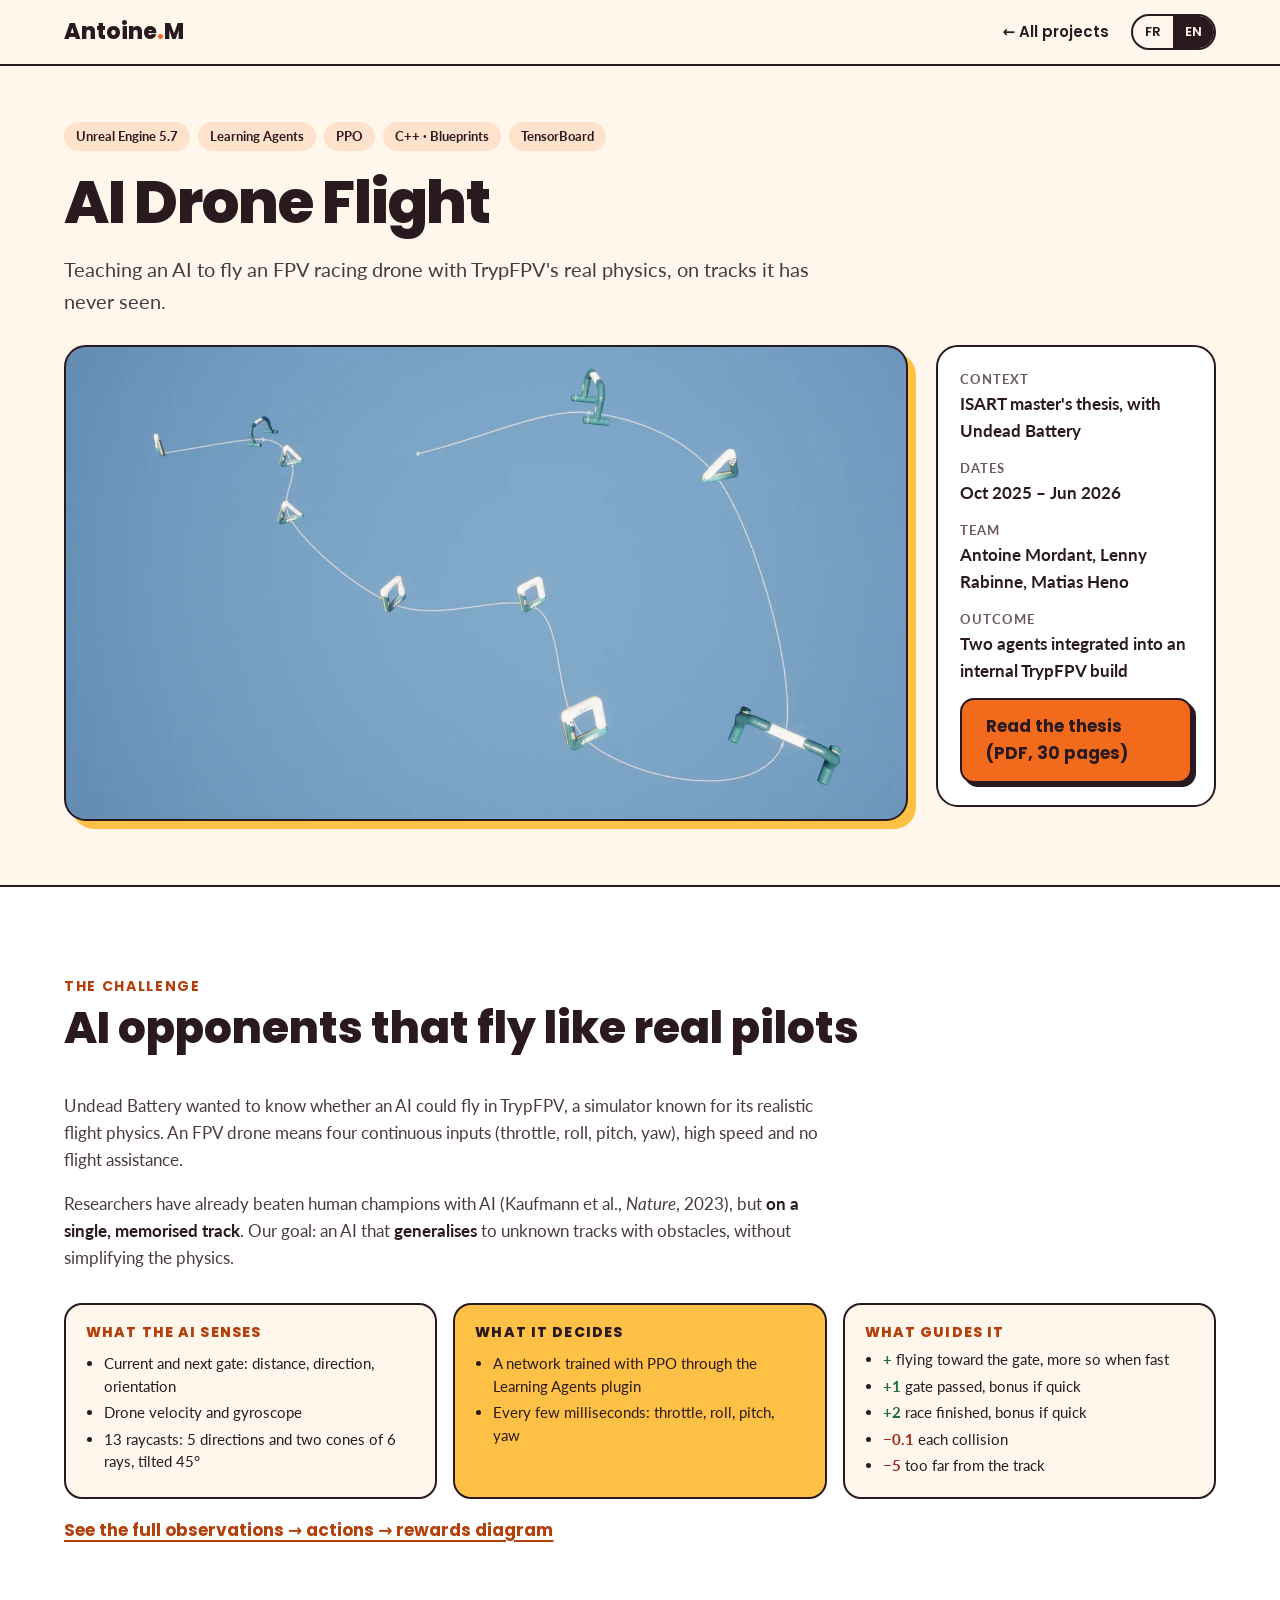
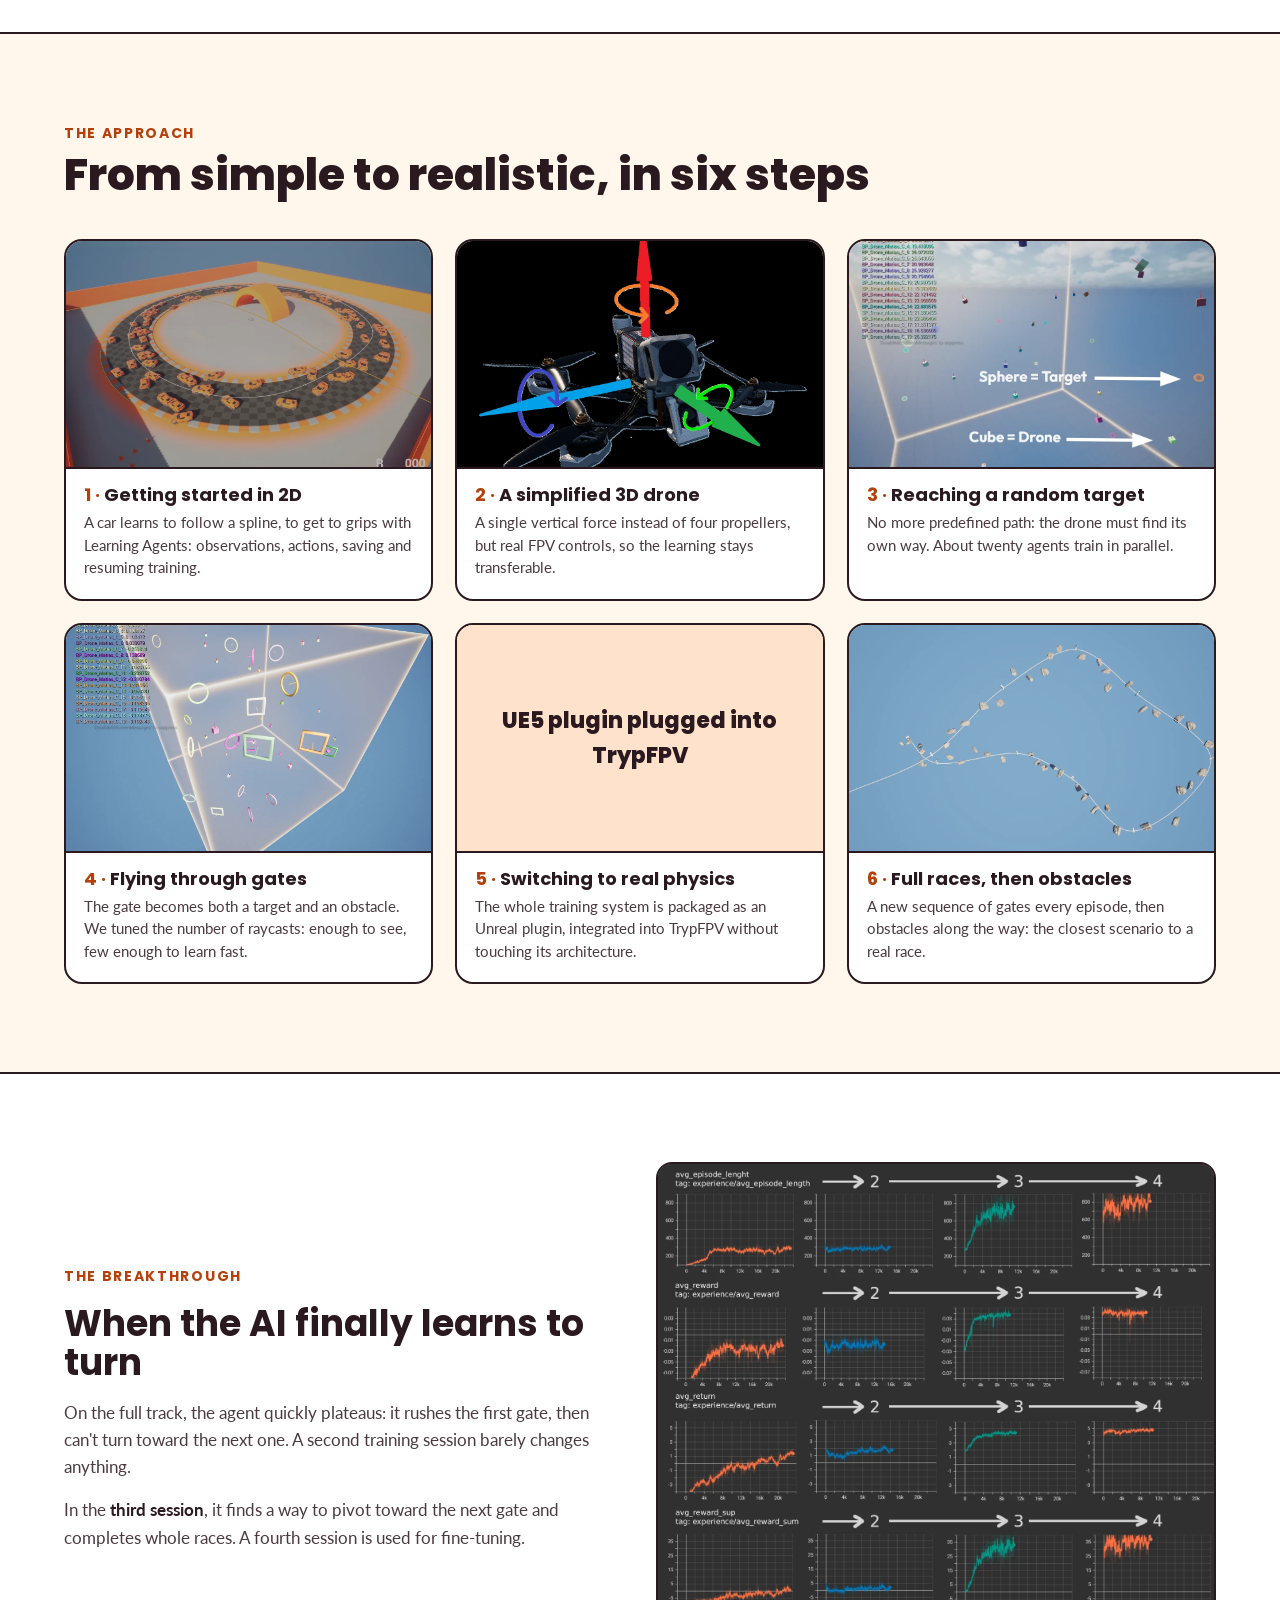
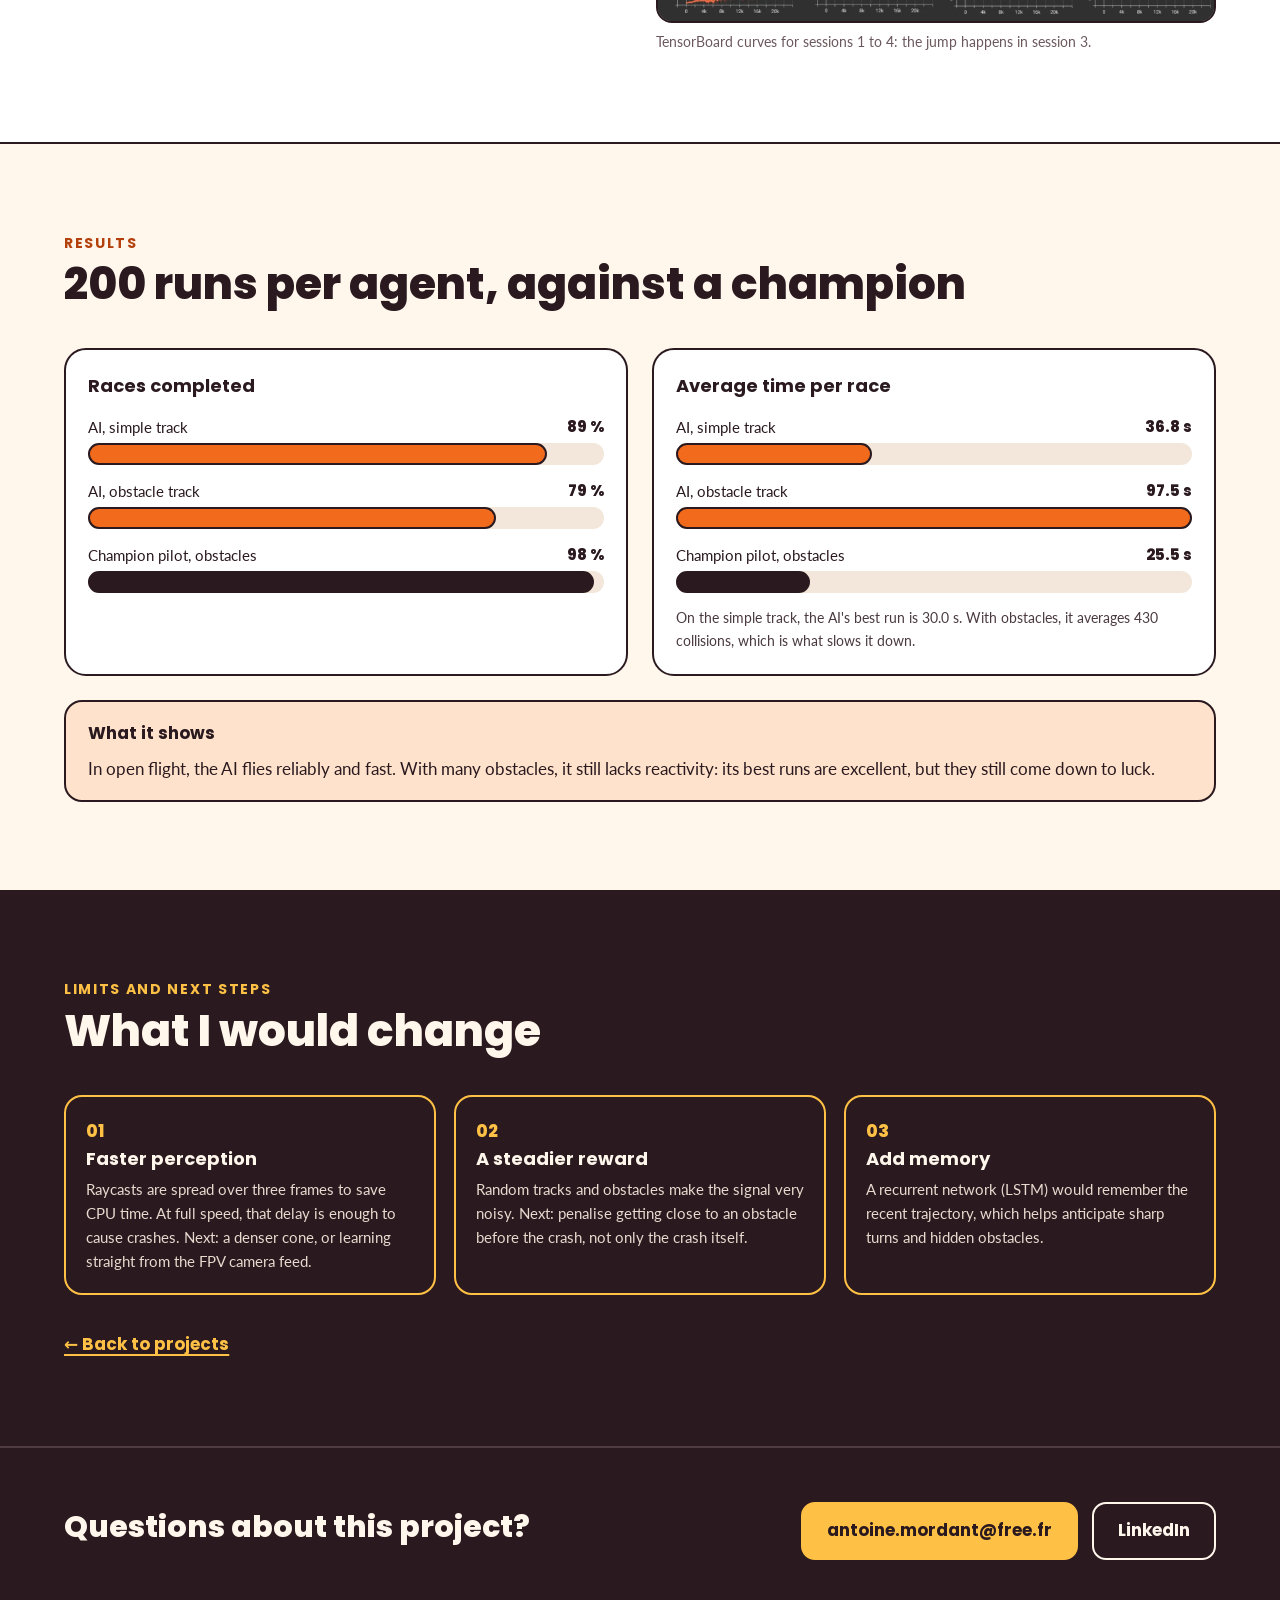
==== projets/ai-drone-flight.html @ f82dc930 "add new portfolio - WIP" ====
<!doctype html>
<html lang="fr" data-titre-fr="AI Drone Flight · Antoine Mordant" data-titre-en="AI Drone Flight · Antoine Mordant">
<head>
<meta charset="utf-8">
<meta name="viewport" content="width=device-width, initial-scale=1">
<title>AI Drone Flight · Antoine Mordant</title>
<meta name="description" content="Étude de cas : des pilotes de drones FPV entraînés par apprentissage par renforcement (PPO, Learning Agents) dans le simulateur TrypFPV sous Unreal Engine 5.">
<meta property="og:title" content="AI Drone Flight · Antoine Mordant">
<meta property="og:image" content="https://starlator.github.io/assets/img/drone/piste.webp">
<link rel="icon" href="../assets/img/favicon.svg" type="image/svg+xml">
<link rel="preconnect" href="https://fonts.googleapis.com">
<link rel="preconnect" href="https://fonts.gstatic.com" crossorigin>
<link href="https://fonts.googleapis.com/css2?family=Poppins:wght@600;700;800&amp;family=Lato:wght@400;700&amp;display=swap" rel="stylesheet">
<link rel="stylesheet" href="../assets/css/style.css">
</head>
<body>

<header class="entete">
  <div class="conteneur">
    <a class="logo" href="../index.html">Antoine<span>.</span>M</a>
    <nav class="nav" aria-label="Navigation">
      <a href="../index.html#projets"><span data-lang="fr">← Tous les projets</span><span data-lang="en">← All projects</span></a>
      <div class="langues" role="group" aria-label="Langue / Language">
        <button type="button" data-choix="fr" aria-pressed="true">FR</button>
        <button type="button" data-choix="en" aria-pressed="false">EN</button>
      </div>
    </nav>
  </div>
</header>

<main>

<section class="projet-tete">
  <div class="conteneur">
    <ul class="tags"><li>Unreal Engine 5.7</li><li>Learning Agents</li><li>PPO</li><li>C++ · Blueprints</li><li>TensorBoard</li></ul>
    <h1>AI Drone Flight</h1>
    <p class="chapo" data-lang="fr">Apprendre à une IA à piloter un drone FPV de course avec la vraie physique de TrypFPV, sur des pistes qu'elle n'a jamais vues.</p>
    <p class="chapo" data-lang="en">Teaching an AI to fly an FPV racing drone with TrypFPV's real physics, on tracks it has never seen.</p>
  </div>
</section>

<section class="projet-intro">
  <div class="conteneur">
    <figure class="media" style="margin:0">
      <!-- Vidéo à ajouter : <video src="../assets/video/drones-ia.mp4" poster="../assets/img/drone/piste.webp" controls muted playsinline preload="none"></video> -->
      <img src="../assets/img/drone/piste.webp" width="1400" height="839"
           alt="Piste générée : des portes le long d'une spline, sans sol"
           data-alt-fr="Piste générée : des portes le long d'une spline, sans sol"
           data-alt-en="Generated track: gates along a spline, with no ground">
    </figure>
    <dl class="fiche">
      <div><dt><span data-lang="fr">Contexte</span><span data-lang="en">Context</span></dt><dd><span data-lang="fr">Mémoire de fin d'études ISART, avec Undead Battery</span><span data-lang="en">ISART master's thesis, with Undead Battery</span></dd></div>
      <div><dt><span data-lang="fr">Période</span><span data-lang="en">Dates</span></dt><dd><span data-lang="fr">oct. 2025 – juin 2026</span><span data-lang="en">Oct 2025 – Jun 2026</span></dd></div>
      <div><dt><span data-lang="fr">Équipe</span><span data-lang="en">Team</span></dt><dd>Antoine Mordant, Lenny Rabinne, Matias Heno</dd></div>
      <div><dt><span data-lang="fr">Résultat</span><span data-lang="en">Outcome</span></dt><dd><span data-lang="fr">Deux agents intégrés dans un build interne de TrypFPV</span><span data-lang="en">Two agents integrated into an internal TrypFPV build</span></dd></div>
      <a class="bouton principal" href="../assets/docs/AIDroneFlight_Memoire.pdf" target="_blank" rel="noopener"><span data-lang="fr">Lire le mémoire (PDF, 30 p., en anglais)</span><span data-lang="en">Read the thesis (PDF, 30 pages)</span></a>
    </dl>
  </div>
</section>

<section class="section blanche">
  <div class="conteneur">
    <div class="section-tete">
      <span class="surtitre"><span data-lang="fr">Le défi</span><span data-lang="en">The challenge</span></span>
      <h2><span data-lang="fr">Des adversaires IA qui volent comme de vrais pilotes</span><span data-lang="en">AI opponents that fly like real pilots</span></h2>
    </div>
    <div class="prose">
      <p data-lang="fr">Undead Battery voulait savoir si une IA pouvait piloter dans TrypFPV, un simulateur réputé pour sa physique de vol réaliste. Un drone FPV, c'est quatre commandes en continu (gaz, roulis, tangage, lacet), une grande vitesse et aucune aide au pilotage.</p>
      <p data-lang="en">Undead Battery wanted to know whether an AI could fly in TrypFPV, a simulator known for its realistic flight physics. An FPV drone means four continuous inputs (throttle, roll, pitch, yaw), high speed and no flight assistance.</p>
      <p data-lang="fr">Des chercheurs ont déjà battu des champions humains avec une IA (Kaufmann et al., <em>Nature</em>, 2023), mais <strong>sur une seule piste apprise par cœur</strong>. Notre objectif : une IA qui <strong>généralise</strong> à des pistes inconnues, avec obstacles, sans simplifier la physique.</p>
      <p data-lang="en">Researchers have already beaten human champions with AI (Kaufmann et al., <em>Nature</em>, 2023), but <strong>on a single, memorised track</strong>. Our goal: an AI that <strong>generalises</strong> to unknown tracks with obstacles, without simplifying the physics.</p>
    </div>

    <div class="boucle">
      <div class="boucle-etape">
        <h3><span data-lang="fr">CE QUE L'IA PERÇOIT</span><span data-lang="en">WHAT THE AI SENSES</span></h3>
        <ul>
          <li data-lang="fr">Porte actuelle et suivante : distance, direction, orientation</li>
          <li data-lang="en">Current and next gate: distance, direction, orientation</li>
          <li data-lang="fr">Vitesse du drone et gyroscope</li>
          <li data-lang="en">Drone velocity and gyroscope</li>
          <li data-lang="fr">13 rayons : 5 directions et deux cônes de 6 rayons, inclinés à 45°</li>
          <li data-lang="en">13 raycasts: 5 directions and two cones of 6 rays, tilted 45°</li>
        </ul>
      </div>
      <div class="boucle-etape accent">
        <h3><span data-lang="fr">CE QU'ELLE DÉCIDE</span><span data-lang="en">WHAT IT DECIDES</span></h3>
        <ul>
          <li data-lang="fr">Un réseau entraîné avec PPO via le plugin Learning Agents</li>
          <li data-lang="en">A network trained with PPO through the Learning Agents plugin</li>
          <li data-lang="fr">Toutes les quelques millisecondes : gaz, roulis, tangage, lacet</li>
          <li data-lang="en">Every few milliseconds: throttle, roll, pitch, yaw</li>
        </ul>
      </div>
      <div class="boucle-etape">
        <h3><span data-lang="fr">CE QUI LA GUIDE</span><span data-lang="en">WHAT GUIDES IT</span></h3>
        <ul>
          <li><span class="plus">+</span> <span data-lang="fr">voler vers la porte, d'autant plus vite</span><span data-lang="en">flying toward the gate, more so when fast</span></li>
          <li><span class="plus">+1</span> <span data-lang="fr">porte franchie, bonus si rapide</span><span data-lang="en">gate passed, bonus if quick</span></li>
          <li><span class="plus">+2</span> <span data-lang="fr">course terminée, bonus si rapide</span><span data-lang="en">race finished, bonus if quick</span></li>
          <li><span class="moins"><span data-lang="fr">−0,1</span><span data-lang="en">−0.1</span></span> <span data-lang="fr">chaque collision</span><span data-lang="en">each collision</span></li>
          <li><span class="moins">−5</span> <span data-lang="fr">trop loin de la piste</span><span data-lang="en">too far from the track</span></li>
        </ul>
      </div>
    </div>
    <p class="liens" style="margin-top:18px"><a href="../assets/img/drone/schema-ia.webp" target="_blank" rel="noopener"><span data-lang="fr">Voir le schéma complet observations → actions → récompenses</span><span data-lang="en">See the full observations → actions → rewards diagram</span></a></p>
  </div>
</section>

<section class="section">
  <div class="conteneur">
    <div class="section-tete">
      <span class="surtitre"><span data-lang="fr">La démarche</span><span data-lang="en">The approach</span></span>
      <h2><span data-lang="fr">Du plus simple au plus réaliste, en six étapes</span><span data-lang="en">From simple to realistic, in six steps</span></h2>
    </div>
    <ol class="etapes">
      <li>
        <img src="../assets/img/drone/etape1-voiture.webp" width="1400" height="817" loading="lazy" alt="Voitures entraînées à suivre une spline" data-alt-fr="Voitures entraînées à suivre une spline" data-alt-en="Cars trained to follow a spline">
        <div class="texte">
          <h3><span data-lang="fr">Prise en main en 2D</span><span data-lang="en">Getting started in 2D</span></h3>
          <p data-lang="fr">Une voiture apprend à suivre une spline, pour maîtriser Learning Agents : observations, actions, sauvegarde et reprise d'entraînement.</p>
          <p data-lang="en">A car learns to follow a spline, to get to grips with Learning Agents: observations, actions, saving and resuming training.</p>
        </div>
      </li>
      <li>
        <img src="../assets/img/drone/axes.webp" width="1124" height="888" loading="lazy" alt="Les trois axes de rotation d'un drone" data-alt-fr="Les trois axes de rotation d'un drone" data-alt-en="A drone's three rotation axes">
        <div class="texte">
          <h3><span data-lang="fr">Un drone simplifié en 3D</span><span data-lang="en">A simplified 3D drone</span></h3>
          <p data-lang="fr">Une seule force verticale au lieu de quatre hélices, mais les vraies commandes FPV, pour que l'apprentissage reste transférable.</p>
          <p data-lang="en">A single vertical force instead of four propellers, but real FPV controls, so the learning stays transferable.</p>
        </div>
      </li>
      <li>
        <img src="../assets/img/drone/etape3-cible.webp" width="1028" height="834" loading="lazy" alt="Une vingtaine de drones visent chacun leur cible" data-alt-fr="Une vingtaine de drones visent chacun leur cible" data-alt-en="About twenty drones each chasing their own target">
        <div class="texte">
          <h3><span data-lang="fr">Atteindre une cible au hasard</span><span data-lang="en">Reaching a random target</span></h3>
          <p data-lang="fr">Plus de chemin tracé : le drone doit trouver sa trajectoire seul. Une vingtaine d'agents s'entraînent en parallèle.</p>
          <p data-lang="en">No more predefined path: the drone must find its own way. About twenty agents train in parallel.</p>
        </div>
      </li>
      <li>
        <img src="../assets/img/drone/etape4-portes.webp" width="1400" height="1134" loading="lazy" alt="Drones traversant des portes placées au hasard" data-alt-fr="Drones traversant des portes placées au hasard" data-alt-en="Drones flying through randomly placed gates">
        <div class="texte">
          <h3><span data-lang="fr">Passer des portes</span><span data-lang="en">Flying through gates</span></h3>
          <p data-lang="fr">La porte devient à la fois cible et obstacle. Nous avons cherché le bon nombre de rayons : assez pour voir, pas trop pour apprendre vite.</p>
          <p data-lang="en">The gate becomes both a target and an obstacle. We tuned the number of raycasts: enough to see, few enough to learn fast.</p>
        </div>
      </li>
      <li>
        <div class="sans-image"><span data-lang="fr">Plugin UE5 branché sur TrypFPV</span><span data-lang="en">UE5 plugin plugged into TrypFPV</span></div>
        <div class="texte">
          <h3><span data-lang="fr">Passage à la vraie physique</span><span data-lang="en">Switching to real physics</span></h3>
          <p data-lang="fr">Tout le système d'entraînement est emballé dans un plugin Unreal, intégré à TrypFPV sans toucher à son architecture.</p>
          <p data-lang="en">The whole training system is packaged as an Unreal plugin, integrated into TrypFPV without touching its architecture.</p>
        </div>
      </li>
      <li>
        <img src="../assets/img/drone/piste-obstacles.webp" width="1400" height="735" loading="lazy" alt="Piste complète avec obstacles" data-alt-fr="Piste complète avec obstacles" data-alt-en="Full track with obstacles">
        <div class="texte">
          <h3><span data-lang="fr">Des courses complètes, puis des obstacles</span><span data-lang="en">Full races, then obstacles</span></h3>
          <p data-lang="fr">Une suite de portes générée à chaque épisode, puis des obstacles le long du parcours : le scénario le plus proche d'une vraie course.</p>
          <p data-lang="en">A new sequence of gates every episode, then obstacles along the way: the closest scenario to a real race.</p>
        </div>
      </li>
    </ol>
  </div>
</section>

<section class="section blanche">
  <div class="conteneur duo">
    <div class="prose">
      <span class="surtitre"><span data-lang="fr">Le déclic</span><span data-lang="en">The breakthrough</span></span>
      <h2 style="color:var(--cacao);font-size:clamp(26px,3vw,36px)"><span data-lang="fr">Quand l'IA apprend enfin à tourner</span><span data-lang="en">When the AI finally learns to turn</span></h2>
      <p data-lang="fr">Sur la piste complète, l'agent plafonne vite : il fonce vers la première porte puis n'arrive pas à se réorienter vers la suivante. Une deuxième session d'entraînement ne change presque rien.</p>
      <p data-lang="en">On the full track, the agent quickly plateaus: it rushes the first gate, then can't turn toward the next one. A second training session barely changes anything.</p>
      <p data-lang="fr">À la <strong>troisième session</strong>, il trouve une stratégie pour pivoter vers la porte suivante et finit des courses entières. Une quatrième session sert de réglage fin.</p>
      <p data-lang="en">In the <strong>third session</strong>, it finds a way to pivot toward the next gate and completes whole races. A fourth session is used for fine-tuning.</p>
    </div>
    <figure>
      <div class="media"><img src="../assets/img/drone/courbes-entrainement.webp" width="1400" height="1151" loading="lazy" alt="Courbes TensorBoard sur quatre sessions d'entraînement" data-alt-fr="Courbes TensorBoard sur quatre sessions d'entraînement" data-alt-en="TensorBoard curves across four training sessions"></div>
      <figcaption><span data-lang="fr">Courbes TensorBoard des sessions 1 à 4 : le saut a lieu à la session 3.</span><span data-lang="en">TensorBoard curves for sessions 1 to 4: the jump happens in session 3.</span></figcaption>
    </figure>
  </div>
</section>

<section class="section">
  <div class="conteneur">
    <div class="section-tete">
      <span class="surtitre"><span data-lang="fr">Résultats</span><span data-lang="en">Results</span></span>
      <h2><span data-lang="fr">200 essais par agent, face à un champion</span><span data-lang="en">200 runs per agent, against a champion</span></h2>
    </div>
    <div class="graphes">
      <figure class="graphe" role="img"
              aria-label="Courses terminées : IA piste simple 89 %, IA piste avec obstacles 79 %, pilote champion piste avec obstacles 98 %"
              data-aria-fr="Courses terminées : IA piste simple 89 %, IA piste avec obstacles 79 %, pilote champion piste avec obstacles 98 %"
              data-aria-en="Races completed: AI simple track 89%, AI obstacle track 79%, champion pilot obstacle track 98%">
        <figcaption><span data-lang="fr">Courses terminées</span><span data-lang="en">Races completed</span></figcaption>
        <div class="barre-ligne"><div class="etiquettes"><span data-lang="fr">IA, piste simple</span><span data-lang="en">AI, simple track</span><strong>89 %</strong></div><div class="piste-barre"><div style="width:89%"></div></div></div>
        <div class="barre-ligne"><div class="etiquettes"><span data-lang="fr">IA, piste avec obstacles</span><span data-lang="en">AI, obstacle track</span><strong>79 %</strong></div><div class="piste-barre"><div style="width:79%"></div></div></div>
        <div class="barre-ligne"><div class="etiquettes"><span data-lang="fr">Pilote champion, avec obstacles</span><span data-lang="en">Champion pilot, obstacles</span><strong>98 %</strong></div><div class="piste-barre"><div class="humain" style="width:98%"></div></div></div>
      </figure>
      <figure class="graphe" role="img"
              aria-label="Temps moyen : IA piste simple 36,8 s, IA piste avec obstacles 97,5 s, pilote champion 25,5 s"
              data-aria-fr="Temps moyen : IA piste simple 36,8 s, IA piste avec obstacles 97,5 s, pilote champion 25,5 s"
              data-aria-en="Average time: AI simple track 36.8 s, AI obstacle track 97.5 s, champion pilot 25.5 s">
        <figcaption><span data-lang="fr">Temps moyen par course</span><span data-lang="en">Average time per race</span></figcaption>
        <div class="barre-ligne"><div class="etiquettes"><span data-lang="fr">IA, piste simple</span><span data-lang="en">AI, simple track</span><strong><span data-lang="fr">36,8 s</span><span data-lang="en">36.8 s</span></strong></div><div class="piste-barre"><div style="width:38%"></div></div></div>
        <div class="barre-ligne"><div class="etiquettes"><span data-lang="fr">IA, piste avec obstacles</span><span data-lang="en">AI, obstacle track</span><strong><span data-lang="fr">97,5 s</span><span data-lang="en">97.5 s</span></strong></div><div class="piste-barre"><div style="width:100%"></div></div></div>
        <div class="barre-ligne"><div class="etiquettes"><span data-lang="fr">Pilote champion, avec obstacles</span><span data-lang="en">Champion pilot, obstacles</span><strong><span data-lang="fr">25,5 s</span><span data-lang="en">25.5 s</span></strong></div><div class="piste-barre"><div class="humain" style="width:26%"></div></div></div>
        <p class="note" data-lang="fr">Sur piste simple, l'IA fait 30,0 s au mieux. Avec obstacles, elle subit 430 collisions en moyenne : c'est ce qui la ralentit.</p>
        <p class="note" data-lang="en">On the simple track, the AI's best run is 30.0 s. With obstacles, it averages 430 collisions, which is what slows it down.</p>
      </figure>
    </div>
    <div class="encart">
      <strong><span data-lang="fr">Ce que ça montre</span><span data-lang="en">What it shows</span></strong>
      <span data-lang="fr">En vol dégagé, l'IA pilote de façon fiable et rapide. Avec beaucoup d'obstacles, elle manque encore de réactivité : ses meilleurs essais sont excellents, mais ils tiennent encore de la chance.</span>
      <span data-lang="en">In open flight, the AI flies reliably and fast. With many obstacles, it still lacks reactivity: its best runs are excellent, but they still come down to luck.</span>
    </div>
  </div>
</section>

<section class="section" style="background:var(--cacao);color:var(--creme)">
  <div class="conteneur">
    <div class="section-tete">
      <span class="surtitre" style="color:var(--tournesol)"><span data-lang="fr">Limites et suite</span><span data-lang="en">Limits and next steps</span></span>
      <h2><span data-lang="fr">Ce que je changerais</span><span data-lang="en">What I would change</span></h2>
    </div>
    <div class="colonnes">
      <div class="bloc-sombre">
        <span class="num">01</span>
        <h3><span data-lang="fr">Percevoir plus vite</span><span data-lang="en">Faster perception</span></h3>
        <p data-lang="fr">Les rayons sont répartis sur trois frames pour économiser du calcul. À pleine vitesse, ce retard suffit à provoquer des collisions. Piste : un cône plus dense, ou apprendre directement depuis l'image de la caméra FPV.</p>
        <p data-lang="en">Raycasts are spread over three frames to save CPU time. At full speed, that delay is enough to cause crashes. Next: a denser cone, or learning straight from the FPV camera feed.</p>
      </div>
      <div class="bloc-sombre">
        <span class="num">02</span>
        <h3><span data-lang="fr">Une récompense plus stable</span><span data-lang="en">A steadier reward</span></h3>
        <p data-lang="fr">Pistes et obstacles aléatoires rendent le signal très bruité. Piste : pénaliser l'approche d'un obstacle avant le choc, pas seulement le choc.</p>
        <p data-lang="en">Random tracks and obstacles make the signal very noisy. Next: penalise getting close to an obstacle before the crash, not only the crash itself.</p>
      </div>
      <div class="bloc-sombre">
        <span class="num">03</span>
        <h3><span data-lang="fr">Donner une mémoire</span><span data-lang="en">Add memory</span></h3>
        <p data-lang="fr">Un réseau récurrent (LSTM) garderait en tête la trajectoire récente, utile pour anticiper les virages serrés et les obstacles cachés.</p>
        <p data-lang="en">A recurrent network (LSTM) would remember the recent trajectory, which helps anticipate sharp turns and hidden obstacles.</p>
      </div>
    </div>
    <p class="liens" style="margin-top:36px"><a href="../index.html#projets" style="color:var(--tournesol)"><span data-lang="fr">← Retour aux projets</span><span data-lang="en">← Back to projects</span></a></p>
  </div>
</section>

</main>

<footer class="pied" id="contact" style="border-top:2px solid #4E3C42">
  <div class="conteneur" style="padding-top:48px;padding-bottom:48px">
    <div class="pied-texte">
      <h2 style="font-size:30px"><span data-lang="fr">Une question sur ce projet ?</span><span data-lang="en">Questions about this project?</span></h2>
    </div>
    <div class="actions">
      <a class="bouton clair" href="mailto:antoine.mordant@free.fr">antoine.mordant@free.fr</a>
      <a class="bouton contour" href="https://www.linkedin.com/in/antoine-mordant-68a5a8266/" target="_blank" rel="noopener">LinkedIn</a>
    </div>
  </div>
</footer>

<script src="../assets/js/main.js"></script>
</body>
</html>
---- assets/css/style.css ----
/* Portfolio Antoine Mordant — « arcade chaleureuse » */
:root {
  --creme: #FFF6EC;
  --peche: #FFE2CC;
  --mandarine: #F26B1D;
  --mandarine-texte: #B4410C;
  --tournesol: #FFC145;
  --cacao: #2A1A1F;
  --cacao-doux: #3B2A30;
  --texte-doux: #4A3A3F;
  --gris-label: #6B585D;
  --blanc: #FFFFFF;
  --rayon: 22px;
  --ombre: 6px 6px 0 var(--cacao);
  --ombre-petite: 4px 4px 0 var(--cacao);
  --titre: "Poppins", system-ui, sans-serif;
  --corps: "Lato", system-ui, sans-serif;
}

/* ---------- Langues : FR par défaut, EN quand <html lang="en"> ---------- */
html[lang="fr"] [data-lang="en"],
html[lang="en"] [data-lang="fr"] { display: none !important; }

* { box-sizing: border-box; }
html { scroll-behavior: smooth; }
body {
  margin: 0;
  background: var(--creme);
  color: var(--cacao);
  font-family: var(--corps);
  font-size: 17px;
  line-height: 1.6;
  -webkit-font-smoothing: antialiased;
}
img { max-width: 100%; height: auto; display: block; }
a { color: var(--mandarine-texte); }
a:hover { color: var(--cacao); }
h1, h2, h3 { font-family: var(--titre); line-height: 1.1; margin: 0; }
p { margin: 0; }
:focus-visible { outline: 3px solid var(--mandarine); outline-offset: 3px; border-radius: 6px; }

.conteneur { max-width: 1200px; margin: 0 auto; padding: 0 24px; }
.sr-only { position: absolute; width: 1px; height: 1px; overflow: hidden; clip: rect(0 0 0 0); white-space: nowrap; }

/* ---------- En-tête ---------- */
.entete { border-bottom: 2px solid var(--cacao); background: var(--creme); position: sticky; top: 0; z-index: 10; }
.entete .conteneur { display: flex; flex-wrap: wrap; align-items: center; justify-content: space-between; gap: 12px 24px; padding-top: 14px; padding-bottom: 14px; }
.logo { font-family: var(--titre); font-weight: 800; font-size: 22px; color: var(--cacao); text-decoration: none; }
.logo span { color: var(--mandarine); }
.nav { display: flex; flex-wrap: wrap; align-items: center; gap: 8px 22px; font-family: var(--titre); font-weight: 600; font-size: 15px; }
.nav a { color: var(--cacao); text-decoration: none; }
.nav a:hover { color: var(--mandarine-texte); }
.nav .pilule { padding: 7px 16px; border: 2px solid var(--cacao); border-radius: 999px; background: var(--blanc); }
.langues { display: flex; border: 2px solid var(--cacao); border-radius: 999px; overflow: hidden; }
.langues button {
  font: 600 13px var(--titre); padding: 6px 12px; border: 0; background: transparent; color: var(--cacao); cursor: pointer; min-height: 32px;
}
.langues button[aria-pressed="true"] { background: var(--cacao); color: var(--creme); }

/* ---------- Boutons, tags ---------- */
.bouton {
  display: inline-flex; align-items: center; gap: 8px;
  padding: 13px 24px; border: 2px solid var(--cacao); border-radius: 14px;
  background: var(--blanc); color: var(--cacao); text-decoration: none;
  font-family: var(--titre); font-weight: 700; box-shadow: var(--ombre-petite);
  transition: transform .12s ease, box-shadow .12s ease;
}
.bouton:hover { color: var(--cacao); transform: translate(-2px, -2px); box-shadow: 6px 6px 0 var(--cacao); }
.bouton:active { transform: translate(2px, 2px); box-shadow: 2px 2px 0 var(--cacao); }
.bouton.principal { background: var(--mandarine); }
.bouton.clair { background: var(--tournesol); border-color: var(--tournesol); box-shadow: none; }
.bouton.contour { background: transparent; color: var(--creme); border-color: var(--creme); box-shadow: none; }
.bouton.contour:hover { color: var(--creme); }

.tags { display: flex; flex-wrap: wrap; gap: 8px; list-style: none; margin: 0; padding: 0; font-size: 13px; font-weight: 700; }
.tags li { padding: 4px 12px; border-radius: 999px; background: var(--peche); }
.tags.bordes li { background: var(--blanc); border: 2px solid var(--cacao); }

.surtitre { font-family: var(--titre); font-weight: 700; font-size: 14px; letter-spacing: .12em; text-transform: uppercase; color: var(--mandarine-texte); }
.badge { display: inline-block; padding: 6px 14px; border-radius: 999px; background: var(--tournesol); border: 2px solid var(--cacao); font-family: var(--titre); font-weight: 600; font-size: 14px; }

/* ---------- Accueil : héros ---------- */
.heros .conteneur { display: flex; flex-wrap: wrap; align-items: center; gap: 48px; padding-top: 72px; padding-bottom: 64px; }
.heros-texte { flex: 999 1 520px; min-width: 0; display: flex; flex-direction: column; align-items: flex-start; gap: 20px; }
.heros h1 { font-weight: 800; font-size: clamp(38px, 6vw, 64px); letter-spacing: -.02em; }
.heros h1 em { font-style: normal; color: var(--mandarine-texte); }
.heros-texte > p { font-size: 19px; max-width: 600px; color: var(--texte-doux); }
.actions { display: flex; flex-wrap: wrap; gap: 14px; margin-top: 6px; }
.heros-visuel { flex: 1 1 340px; position: relative; }
.heros-visuel .cadre { border: 2px solid var(--cacao); border-radius: var(--rayon); overflow: hidden; box-shadow: 8px 8px 0 var(--tournesol); background: var(--cacao); }
.heros-visuel .cadre img, .heros-visuel .cadre video { width: 100%; aspect-ratio: 16 / 10; object-fit: cover; }
.heros-visuel .legende { padding: 10px 14px; color: var(--creme); font-size: 14px; }
.heros-visuel .portrait { position: absolute; right: -18px; top: -26px; width: 88px; height: 88px; border-radius: 50%; border: 3px solid var(--cacao); object-fit: cover; background: var(--peche); }

/* ---------- Bandeau chiffres ---------- */
.chiffres { background: var(--cacao); color: var(--creme); border-top: 2px solid var(--cacao); }
.chiffres .conteneur { display: grid; grid-template-columns: repeat(auto-fit, minmax(210px, 1fr)); gap: 24px; padding-top: 28px; padding-bottom: 28px; }
.chiffre strong { display: block; font-family: var(--titre); font-weight: 800; font-size: 40px; line-height: 1.2; color: var(--tournesol); }
.chiffre span { font-size: 15px; }

/* ---------- Sections ---------- */
.section { padding: 88px 0; }
.section-tete { display: flex; flex-direction: column; gap: 6px; margin-bottom: 40px; }
.section-tete h2 { font-weight: 800; font-size: clamp(30px, 4vw, 44px); }
.section.peche { background: var(--peche); border-top: 2px solid var(--cacao); border-bottom: 2px solid var(--cacao); }
.section.blanche { background: var(--blanc); border-top: 2px solid var(--cacao); border-bottom: 2px solid var(--cacao); }

/* ---------- Projets phares ---------- */
.phares { display: flex; flex-direction: column; gap: 40px; }
.phare {
  display: flex; flex-wrap: wrap; gap: 32px; align-items: center;
  padding: 28px; border: 2px solid var(--cacao); border-radius: 24px; background: var(--blanc); box-shadow: var(--ombre);
}
.phare.inverse { flex-direction: row-reverse; }
.phare-media { flex: 1 1 460px; min-width: 0; }
.phare-texte { flex: 1 1 380px; min-width: 0; display: flex; flex-direction: column; align-items: flex-start; gap: 14px; }
.phare h3 { font-weight: 800; font-size: clamp(26px, 3vw, 32px); }
.phare-texte > p { color: var(--texte-doux); }
.media { border-radius: 16px; overflow: hidden; border: 2px solid var(--cacao); background: var(--cacao-doux); }
.media img, .media video { width: 100%; aspect-ratio: 16 / 9; object-fit: cover; }
.mini-stats { display: grid; grid-template-columns: repeat(3, minmax(0, 1fr)); gap: 12px; width: 100%; }
.mini-stat { padding: 12px; border-radius: 14px; background: var(--creme); border: 2px solid var(--cacao); }
.mini-stat strong { display: block; font-family: var(--titre); font-weight: 800; font-size: 26px; line-height: 1.2; }
.mini-stat span { font-size: 13px; line-height: 1.35; display: block; }
.liens { display: flex; flex-wrap: wrap; gap: 10px 20px; align-items: center; font-family: var(--titre); font-weight: 700; }
.liens a { text-decoration-thickness: 2px; text-underline-offset: 4px; }
.liens .neutre { color: var(--cacao); }

/* Schéma réplication avant / après */
.schema-replication { display: grid; grid-template-columns: repeat(2, minmax(0, 1fr)); gap: 12px; }
.schema-carte { border-radius: 16px; border: 2px solid var(--cacao); padding: 16px; background: var(--cacao-doux); color: var(--creme); display: flex; flex-direction: column; gap: 12px; }
.schema-carte h4 { margin: 0; font-family: var(--titre); font-weight: 800; color: var(--tournesol); letter-spacing: .08em; font-size: 14px; }
.machines { display: grid; grid-template-columns: repeat(3, minmax(0, 1fr)); gap: 8px; }
.machine { border: 2px solid var(--creme); border-radius: 10px; padding: 8px 6px; text-align: center; font-size: 12px; line-height: 1.3; }
.machine .drones { display: flex; justify-content: center; gap: 3px; margin-bottom: 6px; }
.drone-pt { width: 10px; height: 10px; border-radius: 50%; background: var(--mandarine); }
.drone-pt.fantome { background: transparent; border: 2px solid var(--creme); }
.schema-carte p { font-size: 14px; color: #E9D9CF; }
.legende-schema { display: flex; flex-wrap: wrap; gap: 6px 16px; font-size: 13px; color: var(--texte-doux); margin-top: 10px; }
.legende-schema span { display: inline-flex; align-items: center; gap: 6px; }
.legende-schema .drone-pt.fantome { border-color: var(--cacao); }

/* Affiche RollerLoop (en attendant une vidéo) */
.affiche {
  aspect-ratio: 16 / 9; display: flex; flex-direction: column; justify-content: flex-end; gap: 6px; padding: 24px;
  background:
    repeating-linear-gradient(-28deg, transparent 0 34px, rgba(255, 193, 69, .14) 34px 38px),
    var(--cacao);
  color: var(--creme);
}
.affiche strong { font-family: var(--titre); font-weight: 800; font-size: clamp(34px, 5vw, 56px); line-height: 1; letter-spacing: -.02em; }
.affiche strong span { color: var(--tournesol); }
.affiche small { font-size: 15px; color: #E9D9CF; }

/* ---------- Grille des autres projets ---------- */
.grille-tete { display: flex; flex-wrap: wrap; align-items: baseline; justify-content: space-between; gap: 14px; margin-bottom: 28px; }
.grille-tete h2 { font-weight: 800; font-size: clamp(26px, 3vw, 36px); }
.filtres { display: flex; flex-wrap: wrap; gap: 8px; }
.filtres button {
  font: 600 14px var(--titre); padding: 7px 16px; min-height: 40px; border-radius: 999px;
  border: 2px solid var(--cacao); background: transparent; color: var(--cacao); cursor: pointer;
}
.filtres button[aria-pressed="true"] { background: var(--cacao); color: var(--creme); }
.grille { display: grid; grid-template-columns: repeat(auto-fill, minmax(260px, 1fr)); gap: 22px; }
.carte {
  display: flex; flex-direction: column; border: 2px solid var(--cacao); border-radius: 18px; overflow: hidden;
  background: var(--blanc); color: var(--cacao); text-decoration: none; box-shadow: var(--ombre-petite);
  transition: transform .12s ease, box-shadow .12s ease;
}
.carte:hover { color: var(--cacao); transform: translate(-2px, -2px); box-shadow: var(--ombre); }
.carte img { width: 100%; aspect-ratio: 16 / 9; object-fit: cover; border-bottom: 2px solid var(--cacao); }
.carte-corps { padding: 14px 16px 18px; display: flex; flex-direction: column; gap: 6px; }
.carte-titre { display: flex; justify-content: space-between; align-items: center; gap: 8px; }
.carte-titre strong { font-family: var(--titre); font-size: 18px; }
.carte-titre span { font-size: 12px; font-weight: 700; padding: 2px 10px; border-radius: 999px; background: var(--peche); white-space: nowrap; }
.carte-corps p { font-size: 15px; line-height: 1.45; color: var(--texte-doux); }
.carte[hidden] { display: none; }

/* ---------- Parcours ---------- */
.frise { display: grid; grid-template-columns: repeat(auto-fit, minmax(170px, 1fr)); gap: 18px; list-style: none; margin: 0 0 28px; padding: 0; }
.frise li { padding: 18px; border: 2px solid var(--cacao); border-radius: 18px; background: var(--blanc); display: flex; flex-direction: column; gap: 6px; }
.frise .date { font-family: var(--titre); font-weight: 700; font-size: 14px; color: var(--mandarine-texte); }
.frise strong { font-family: var(--titre); font-size: 17px; line-height: 1.3; }
.frise p { font-size: 14px; line-height: 1.45; color: var(--texte-doux); }
.frise li.actuel { background: var(--tournesol); }
.frise li.actuel .date { color: var(--cacao); }
.frise li.actuel p { color: var(--cacao); }

/* ---------- Pied de page ---------- */
.pied { background: var(--cacao); color: var(--creme); }
.pied .conteneur { display: flex; flex-wrap: wrap; align-items: center; justify-content: space-between; gap: 32px; padding-top: 72px; padding-bottom: 72px; }
.pied-texte { flex: 1 1 420px; display: flex; flex-direction: column; gap: 10px; }
.pied h2 { font-weight: 800; font-size: 40px; }
.pied p { color: #E9D9CF; }
.pied .mentions { flex-basis: 100%; font-size: 13px; color: #BCA9A0; border-top: 1px solid #4E3C42; padding-top: 18px; }

/* ---------- Page projet ---------- */
.fil { font-family: var(--titre); font-weight: 600; font-size: 15px; }
.projet-tete .conteneur { padding-top: 56px; padding-bottom: 28px; display: flex; flex-direction: column; gap: 18px; align-items: flex-start; }
.projet-tete h1 { font-weight: 800; font-size: clamp(38px, 6vw, 60px); letter-spacing: -.02em; }
.projet-tete .chapo { font-size: 20px; max-width: 780px; color: var(--texte-doux); }
.projet-intro .conteneur { display: flex; flex-wrap: wrap; gap: 28px; align-items: flex-start; padding-bottom: 64px; }
.projet-intro .media { flex: 999 1 620px; box-shadow: 8px 8px 0 var(--tournesol); border-radius: var(--rayon); }
.fiche { flex: 1 1 280px; padding: 22px; border: 2px solid var(--cacao); border-radius: var(--rayon); background: var(--blanc); display: flex; flex-direction: column; gap: 14px; margin: 0; }
.fiche dt { font-size: 13px; font-weight: 700; color: var(--gris-label); text-transform: uppercase; letter-spacing: .08em; }
.fiche dd { margin: 0; font-weight: 700; }
.prose { max-width: 780px; display: flex; flex-direction: column; gap: 16px; color: var(--texte-doux); }
.prose strong { color: var(--cacao); }

.boucle { display: grid; grid-template-columns: repeat(auto-fit, minmax(230px, 1fr)); gap: 16px; margin-top: 32px; }
.boucle-etape { padding: 20px; border: 2px solid var(--cacao); border-radius: 18px; background: var(--creme); display: flex; flex-direction: column; gap: 8px; }
.boucle-etape.accent { background: var(--tournesol); }
.boucle-etape h3 { font-size: 14px; font-weight: 800; letter-spacing: .08em; color: var(--mandarine-texte); }
.boucle-etape.accent h3 { color: var(--cacao); }
.boucle-etape ul { margin: 0; padding-left: 18px; font-size: 15px; line-height: 1.5; }
.boucle-etape li + li { margin-top: 4px; }
.plus { color: #1F6B3A; font-weight: 700; }
.moins { color: #A3261B; font-weight: 700; }

.etapes { list-style: none; margin: 0; padding: 0; display: grid; grid-template-columns: repeat(auto-fill, minmax(320px, 1fr)); gap: 22px; counter-reset: etape; }
.etapes li { border: 2px solid var(--cacao); border-radius: 18px; background: var(--blanc); overflow: hidden; display: flex; flex-direction: column; counter-increment: etape; }
.etapes img { width: 100%; aspect-ratio: 16 / 10; object-fit: cover; border-bottom: 2px solid var(--cacao); background: var(--cacao-doux); }
.etapes .texte { padding: 16px 18px 20px; display: flex; flex-direction: column; gap: 6px; }
.etapes h3 { font-size: 18px; }
.etapes h3::before { content: counter(etape) " · "; color: var(--mandarine-texte); }
.etapes p { font-size: 15px; line-height: 1.5; color: var(--texte-doux); }
.etapes .sans-image { aspect-ratio: 16 / 10; background: var(--peche); border-bottom: 2px solid var(--cacao); display: flex; align-items: center; justify-content: center; font-family: var(--titre); font-weight: 800; font-size: 22px; text-align: center; padding: 16px; }

.duo { display: flex; flex-wrap: wrap; gap: 32px; align-items: center; }
.duo > * { flex: 1 1 420px; min-width: 0; }
.duo figure { margin: 0; }
.duo figcaption { font-size: 14px; color: var(--gris-label); margin-top: 8px; }
.duo .media img { aspect-ratio: auto; object-fit: contain; background: #1E1E1E; }

.graphes { display: flex; flex-wrap: wrap; gap: 24px; }
.graphe { flex: 1 1 340px; margin: 0; padding: 22px; border: 2px solid var(--cacao); border-radius: var(--rayon); background: var(--blanc); display: flex; flex-direction: column; gap: 14px; }
.graphe figcaption { font-family: var(--titre); font-weight: 700; font-size: 18px; }
.barre-ligne { display: flex; flex-direction: column; gap: 4px; }
.barre-ligne .etiquettes { display: flex; justify-content: space-between; gap: 10px; font-size: 15px; }
.barre-ligne .etiquettes strong { font-family: var(--titre); font-weight: 800; white-space: nowrap; }
.piste-barre { height: 22px; border-radius: 11px; background: #F3E6DA; }
.piste-barre div { height: 100%; border-radius: 11px; border: 2px solid var(--cacao); background: var(--mandarine); }
.piste-barre div.humain { background: var(--cacao); }
.graphe .note { font-size: 14px; color: var(--texte-doux); }

.encart { display: flex; flex-wrap: wrap; gap: 8px 14px; align-items: baseline; padding: 18px 22px; border-radius: 18px; background: var(--peche); border: 2px solid var(--cacao); margin-top: 24px; }
.encart strong { font-family: var(--titre); }

.colonnes { display: grid; grid-template-columns: repeat(auto-fit, minmax(280px, 1fr)); gap: 18px; }
.bloc-sombre { padding: 20px; border-radius: 18px; border: 2px solid var(--tournesol); }
.bloc-sombre .num { font-family: var(--titre); font-weight: 800; color: var(--tournesol); }
.bloc-sombre h3 { font-size: 18px; margin: 4px 0 8px; color: var(--creme); }
.bloc-sombre p { color: #E9D9CF; font-size: 15px; }

.a-completer { border: 3px dashed var(--mandarine); background: #FFF0D9; padding: 18px 22px; border-radius: 18px; }

@media (max-width: 640px) {
  body { font-size: 16px; }
  .section { padding: 64px 0; }
  .phare { padding: 18px; }
  .mini-stats { grid-template-columns: repeat(3, minmax(0, 1fr)); gap: 8px; }
  .mini-stat strong { font-size: 21px; }
  .schema-replication { grid-template-columns: 1fr; }
  .heros-visuel .portrait { right: 8px; top: -30px; width: 72px; height: 72px; }
  .entete { position: static; }
}

@media (prefers-reduced-motion: reduce) {
  html { scroll-behavior: auto; }
  .bouton, .carte { transition: none; }
}
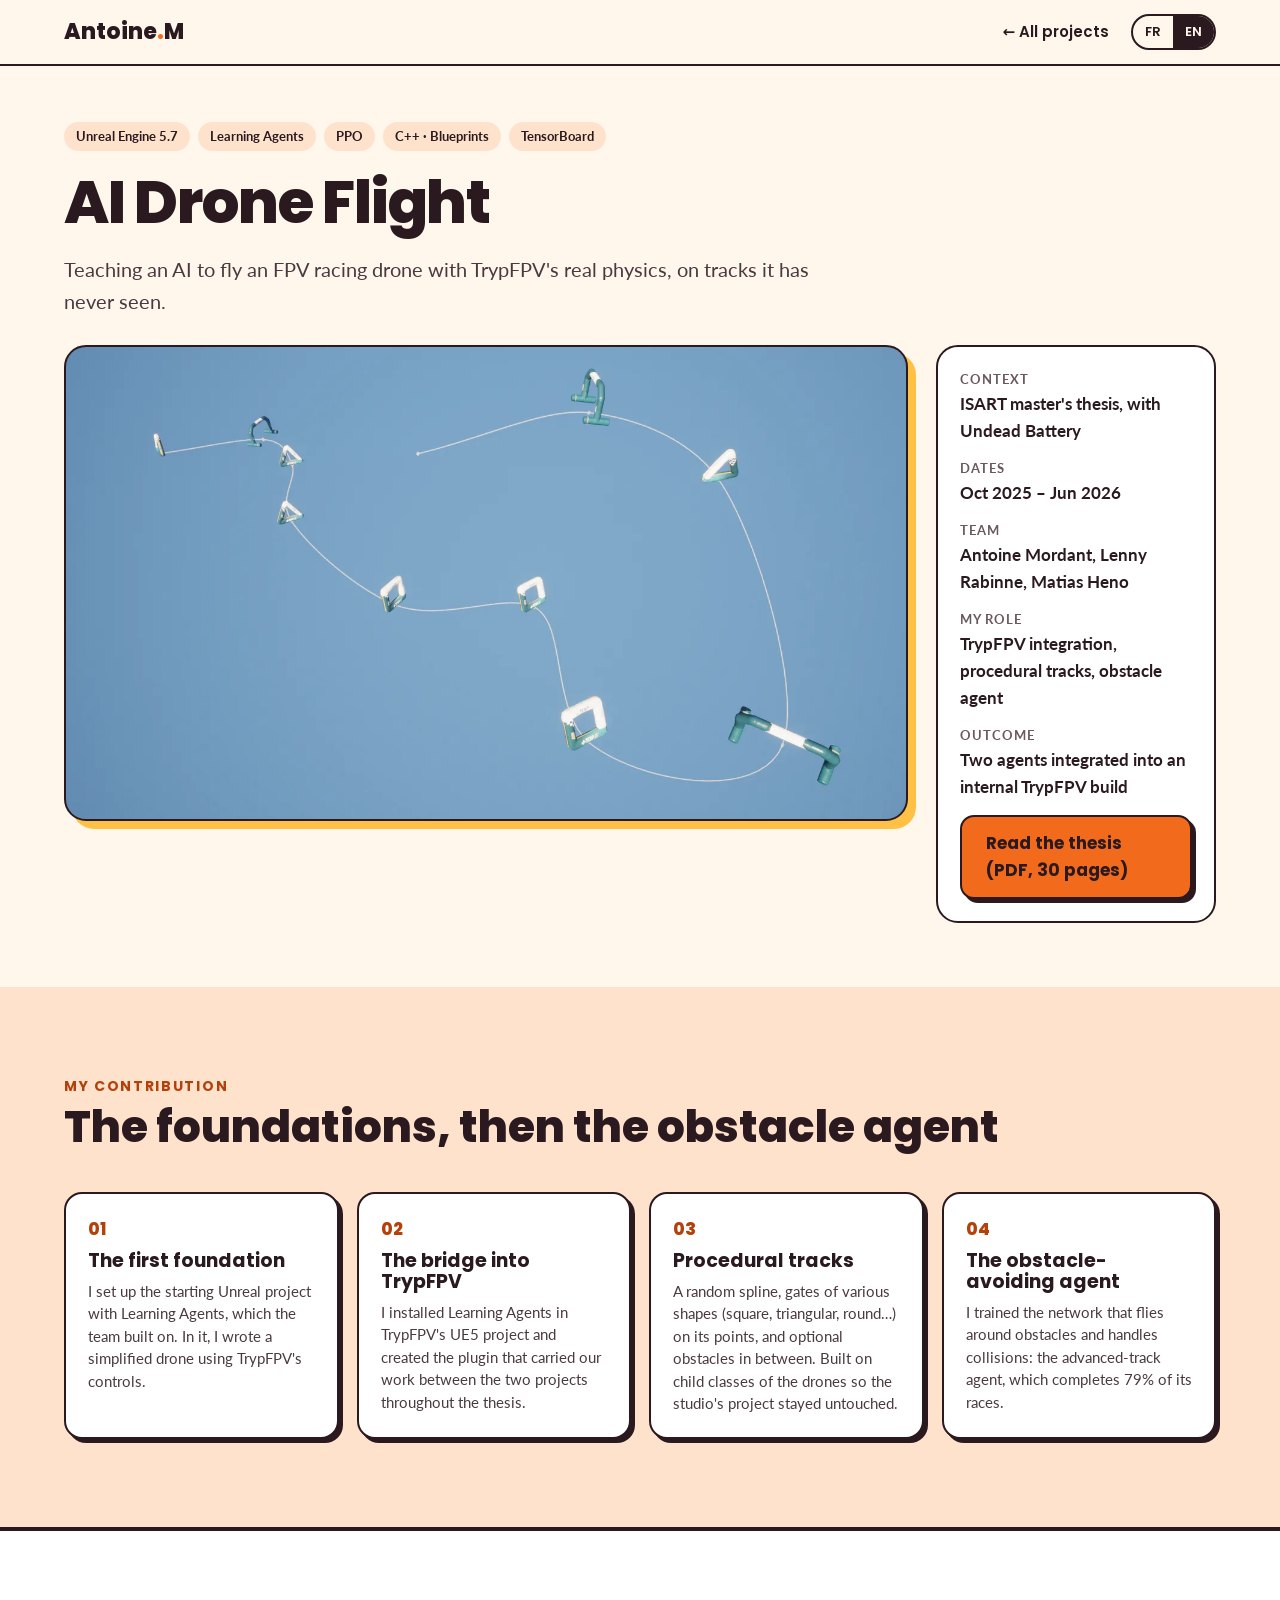
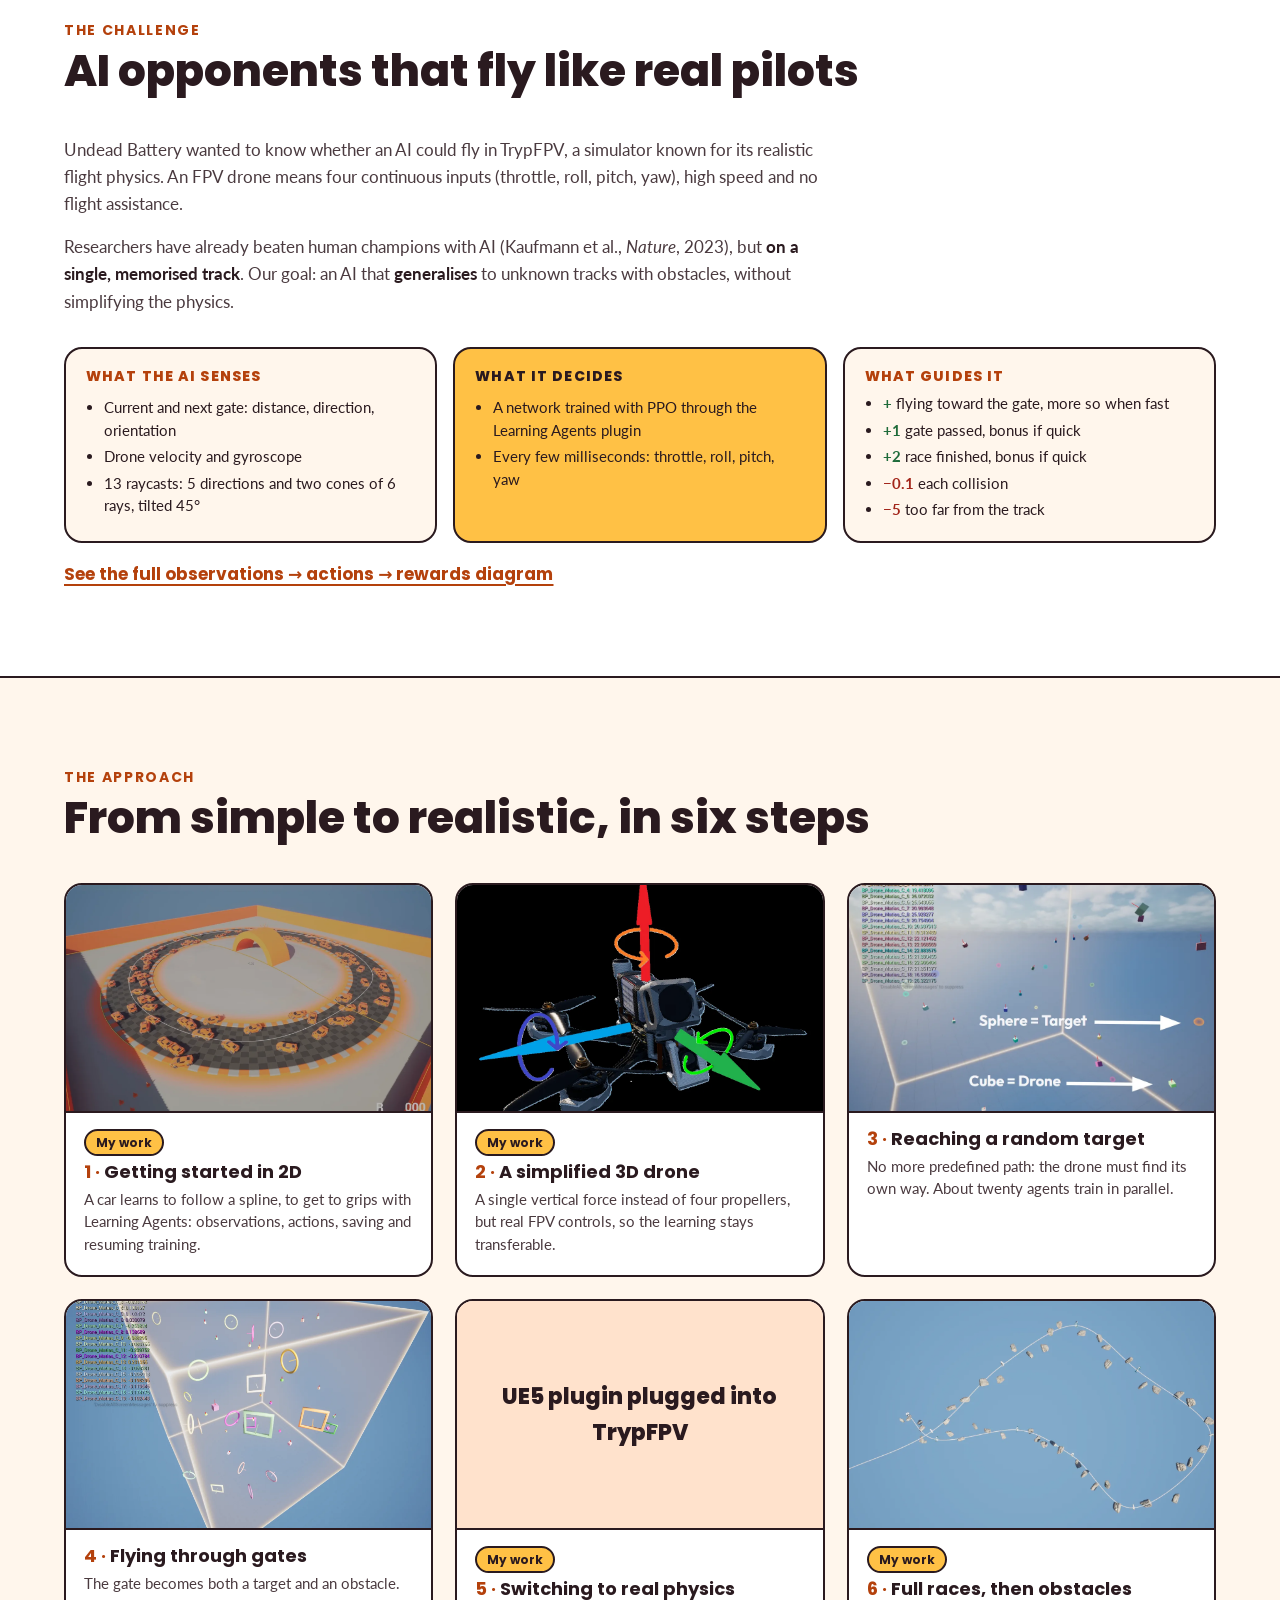
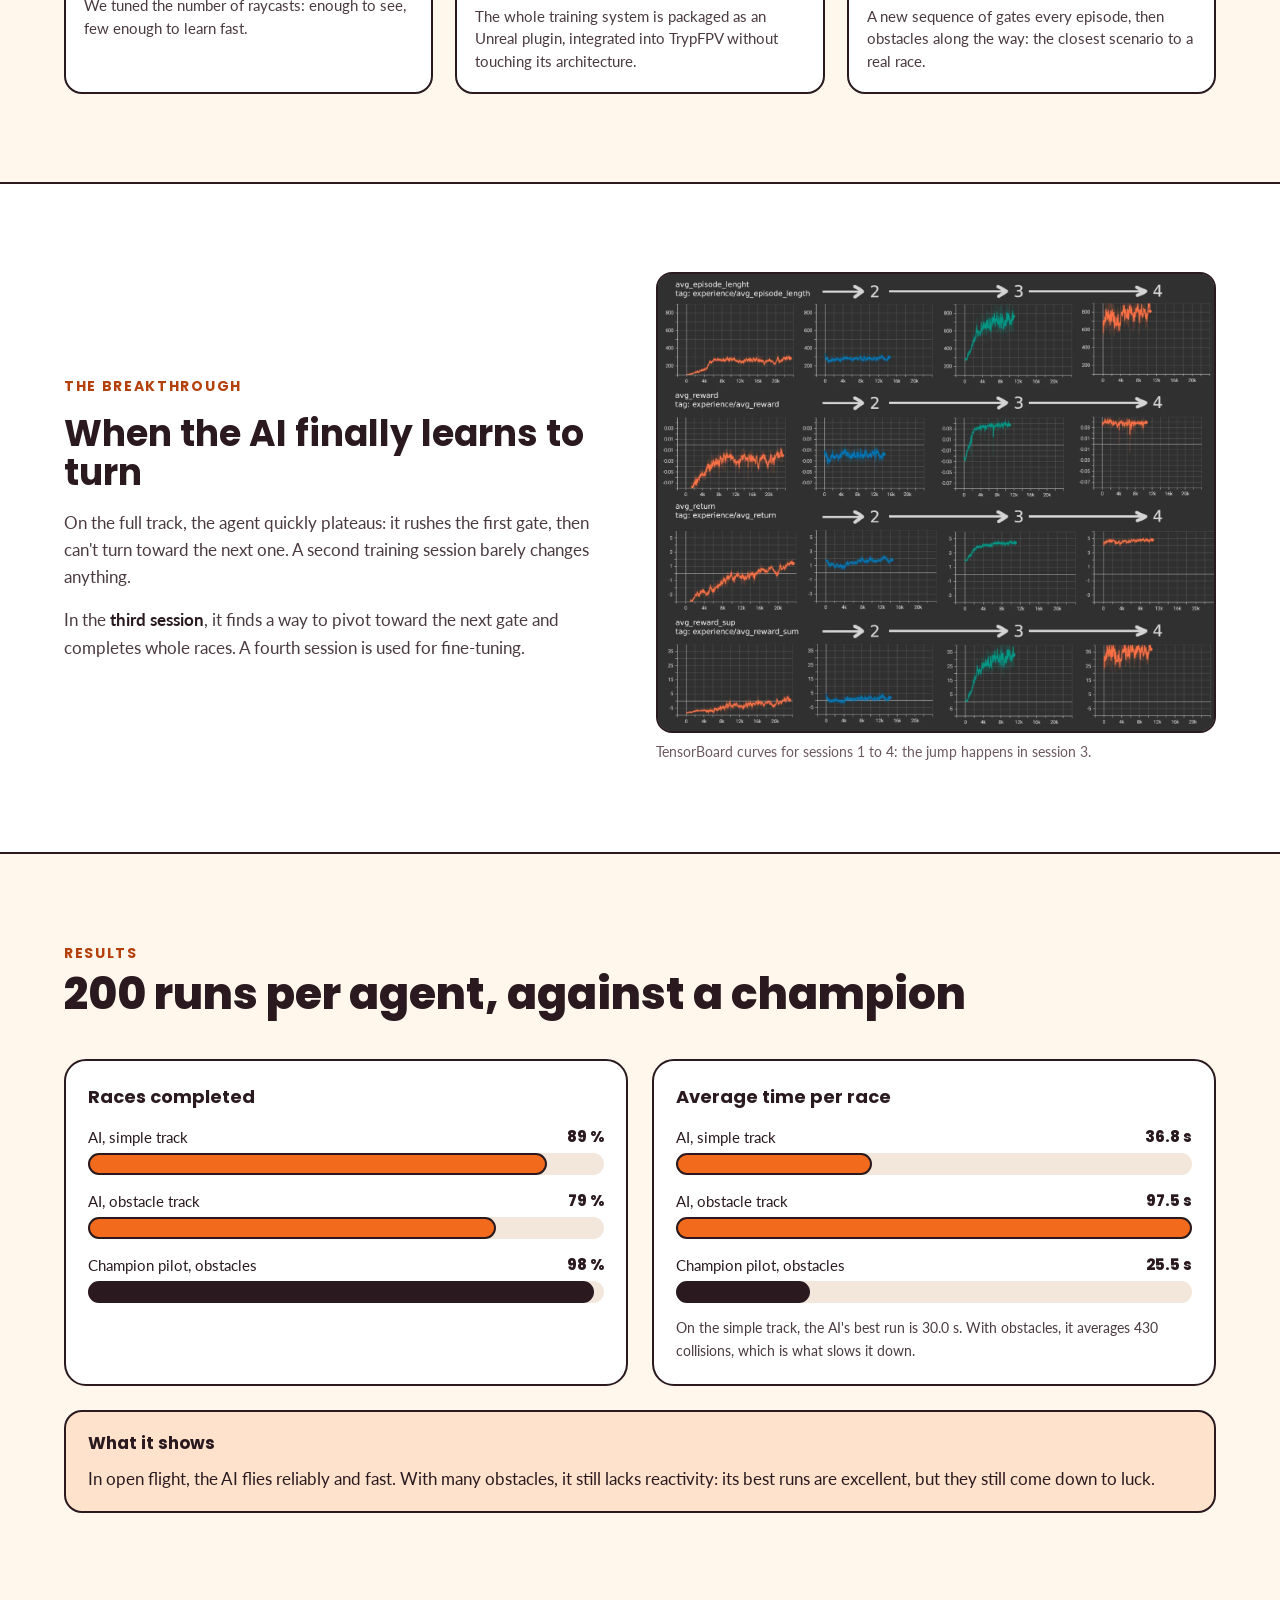
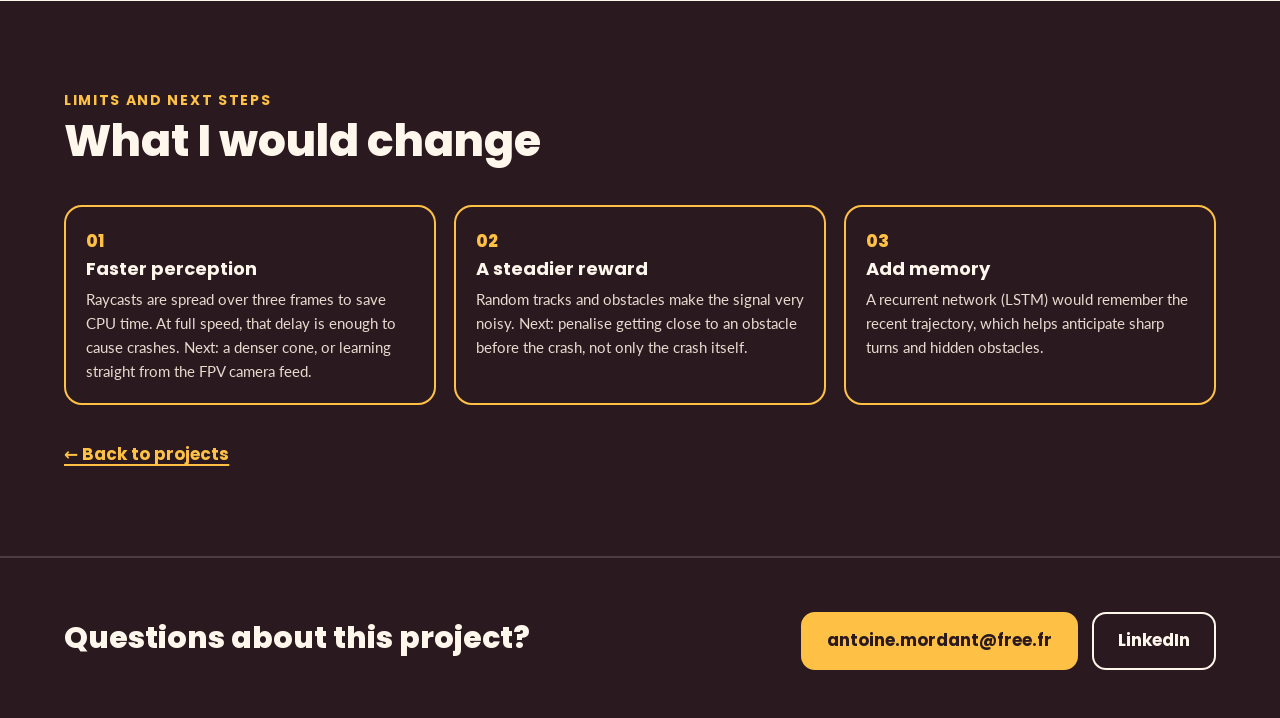
==== commit 147a8856: "add roller loop page" ====
--- a/projets/ai-drone-flight.html
+++ b/projets/ai-drone-flight.html
@@ -52,9 +52,45 @@
       <div><dt><span data-lang="fr">Contexte</span><span data-lang="en">Context</span></dt><dd><span data-lang="fr">Mémoire de fin d'études ISART, avec Undead Battery</span><span data-lang="en">ISART master's thesis, with Undead Battery</span></dd></div>
       <div><dt><span data-lang="fr">Période</span><span data-lang="en">Dates</span></dt><dd><span data-lang="fr">oct. 2025 – juin 2026</span><span data-lang="en">Oct 2025 – Jun 2026</span></dd></div>
       <div><dt><span data-lang="fr">Équipe</span><span data-lang="en">Team</span></dt><dd>Antoine Mordant, Lenny Rabinne, Matias Heno</dd></div>
+      <div><dt><span data-lang="fr">Mon rôle</span><span data-lang="en">My role</span></dt><dd><span data-lang="fr">Intégration dans TrypFPV, courses procédurales, agent avec obstacles</span><span data-lang="en">TrypFPV integration, procedural tracks, obstacle agent</span></dd></div>
       <div><dt><span data-lang="fr">Résultat</span><span data-lang="en">Outcome</span></dt><dd><span data-lang="fr">Deux agents intégrés dans un build interne de TrypFPV</span><span data-lang="en">Two agents integrated into an internal TrypFPV build</span></dd></div>
       <a class="bouton principal" href="../assets/docs/AIDroneFlight_Memoire.pdf" target="_blank" rel="noopener"><span data-lang="fr">Lire le mémoire (PDF, 30 p., en anglais)</span><span data-lang="en">Read the thesis (PDF, 30 pages)</span></a>
     </dl>
+  </div>
+</section>
+
+<section class="section peche" style="border-top:0">
+  <div class="conteneur">
+    <div class="section-tete">
+      <span class="surtitre"><span data-lang="fr">Ma contribution</span><span data-lang="en">My contribution</span></span>
+      <h2><span data-lang="fr">Les fondations, puis l'agent avec obstacles</span><span data-lang="en">The foundations, then the obstacle agent</span></h2>
+    </div>
+    <ol class="contributions">
+      <li>
+        <span class="num">01</span>
+        <h3><span data-lang="fr">Le premier socle</span><span data-lang="en">The first foundation</span></h3>
+        <p data-lang="fr">J'ai monté le projet Unreal de départ avec Learning Agents, sur lequel l'équipe a démarré. J'y ai codé un drone simplifié qui reprend les commandes de TrypFPV.</p>
+        <p data-lang="en">I set up the starting Unreal project with Learning Agents, which the team built on. In it, I wrote a simplified drone using TrypFPV's controls.</p>
+      </li>
+      <li>
+        <span class="num">02</span>
+        <h3><span data-lang="fr">La passerelle vers TrypFPV</span><span data-lang="en">The bridge into TrypFPV</span></h3>
+        <p data-lang="fr">J'ai installé Learning Agents dans le projet UE5 de TrypFPV et créé le plugin qui a transporté notre travail entre les deux projets pendant tout le mémoire.</p>
+        <p data-lang="en">I installed Learning Agents in TrypFPV's UE5 project and created the plugin that carried our work between the two projects throughout the thesis.</p>
+      </li>
+      <li>
+        <span class="num">03</span>
+        <h3><span data-lang="fr">Les courses procédurales</span><span data-lang="en">Procedural tracks</span></h3>
+        <p data-lang="fr">Une spline aléatoire, des portes de formes variées (carrées, triangulaires, rondes…) sur ses points, et des obstacles entre eux en option. Avec des classes enfants des drones pour ne pas perturber le projet du studio.</p>
+        <p data-lang="en">A random spline, gates of various shapes (square, triangular, round…) on its points, and optional obstacles in between. Built on child classes of the drones so the studio's project stayed untouched.</p>
+      </li>
+      <li>
+        <span class="num">04</span>
+        <h3><span data-lang="fr">L'agent qui évite les obstacles</span><span data-lang="en">The obstacle-avoiding agent</span></h3>
+        <p data-lang="fr">J'ai entraîné le réseau qui pilote en tenant compte des obstacles et des collisions : celui de la piste avancée, qui termine 79 % de ses courses.</p>
+        <p data-lang="en">I trained the network that flies around obstacles and handles collisions: the advanced-track agent, which completes 79% of its races.</p>
+      </li>
+    </ol>
   </div>
 </section>
 
@@ -117,6 +153,7 @@
       <li>
         <img src="../assets/img/drone/etape1-voiture.webp" width="1400" height="817" loading="lazy" alt="Voitures entraînées à suivre une spline" data-alt-fr="Voitures entraînées à suivre une spline" data-alt-en="Cars trained to follow a spline">
         <div class="texte">
+          <span class="moi"><span data-lang="fr">Mon travail</span><span data-lang="en">My work</span></span>
           <h3><span data-lang="fr">Prise en main en 2D</span><span data-lang="en">Getting started in 2D</span></h3>
           <p data-lang="fr">Une voiture apprend à suivre une spline, pour maîtriser Learning Agents : observations, actions, sauvegarde et reprise d'entraînement.</p>
           <p data-lang="en">A car learns to follow a spline, to get to grips with Learning Agents: observations, actions, saving and resuming training.</p>
@@ -125,6 +162,7 @@
       <li>
         <img src="../assets/img/drone/axes.webp" width="1124" height="888" loading="lazy" alt="Les trois axes de rotation d'un drone" data-alt-fr="Les trois axes de rotation d'un drone" data-alt-en="A drone's three rotation axes">
         <div class="texte">
+          <span class="moi"><span data-lang="fr">Mon travail</span><span data-lang="en">My work</span></span>
           <h3><span data-lang="fr">Un drone simplifié en 3D</span><span data-lang="en">A simplified 3D drone</span></h3>
           <p data-lang="fr">Une seule force verticale au lieu de quatre hélices, mais les vraies commandes FPV, pour que l'apprentissage reste transférable.</p>
           <p data-lang="en">A single vertical force instead of four propellers, but real FPV controls, so the learning stays transferable.</p>
@@ -149,6 +187,7 @@
       <li>
         <div class="sans-image"><span data-lang="fr">Plugin UE5 branché sur TrypFPV</span><span data-lang="en">UE5 plugin plugged into TrypFPV</span></div>
         <div class="texte">
+          <span class="moi"><span data-lang="fr">Mon travail</span><span data-lang="en">My work</span></span>
           <h3><span data-lang="fr">Passage à la vraie physique</span><span data-lang="en">Switching to real physics</span></h3>
           <p data-lang="fr">Tout le système d'entraînement est emballé dans un plugin Unreal, intégré à TrypFPV sans toucher à son architecture.</p>
           <p data-lang="en">The whole training system is packaged as an Unreal plugin, integrated into TrypFPV without touching its architecture.</p>
@@ -157,6 +196,7 @@
       <li>
         <img src="../assets/img/drone/piste-obstacles.webp" width="1400" height="735" loading="lazy" alt="Piste complète avec obstacles" data-alt-fr="Piste complète avec obstacles" data-alt-en="Full track with obstacles">
         <div class="texte">
+          <span class="moi"><span data-lang="fr">Mon travail</span><span data-lang="en">My work</span></span>
           <h3><span data-lang="fr">Des courses complètes, puis des obstacles</span><span data-lang="en">Full races, then obstacles</span></h3>
           <p data-lang="fr">Une suite de portes générée à chaque épisode, puis des obstacles le long du parcours : le scénario le plus proche d'une vraie course.</p>
           <p data-lang="en">A new sequence of gates every episode, then obstacles along the way: the closest scenario to a real race.</p>
--- a/assets/css/style.css
+++ b/assets/css/style.css
@@ -254,6 +254,16 @@
 
 .a-completer { border: 3px dashed var(--mandarine); background: #FFF0D9; padding: 18px 22px; border-radius: 18px; }
 
+.contributions { list-style: none; margin: 0; padding: 0; display: grid; grid-template-columns: repeat(auto-fit, minmax(240px, 1fr)); gap: 18px; }
+.contributions li { padding: 22px; border: 2px solid var(--cacao); border-radius: 18px; background: var(--blanc); box-shadow: var(--ombre-petite); display: flex; flex-direction: column; gap: 8px; }
+.contributions .num { font-family: var(--titre); font-weight: 800; color: var(--mandarine-texte); }
+.contributions h3 { font-size: 19px; }
+.contributions p { font-size: 15px; line-height: 1.5; color: var(--texte-doux); }
+.moi { align-self: flex-start; padding: 2px 10px; border-radius: 999px; background: var(--tournesol); border: 2px solid var(--cacao); font-family: var(--titre); font-weight: 700; font-size: 12px; }
+
+.etapes.schemas img { object-fit: contain; background: #FFF6EC; }
+.media video { display: block; background: var(--cacao); }
+
 @media (max-width: 640px) {
   body { font-size: 16px; }
   .section { padding: 64px 0; }
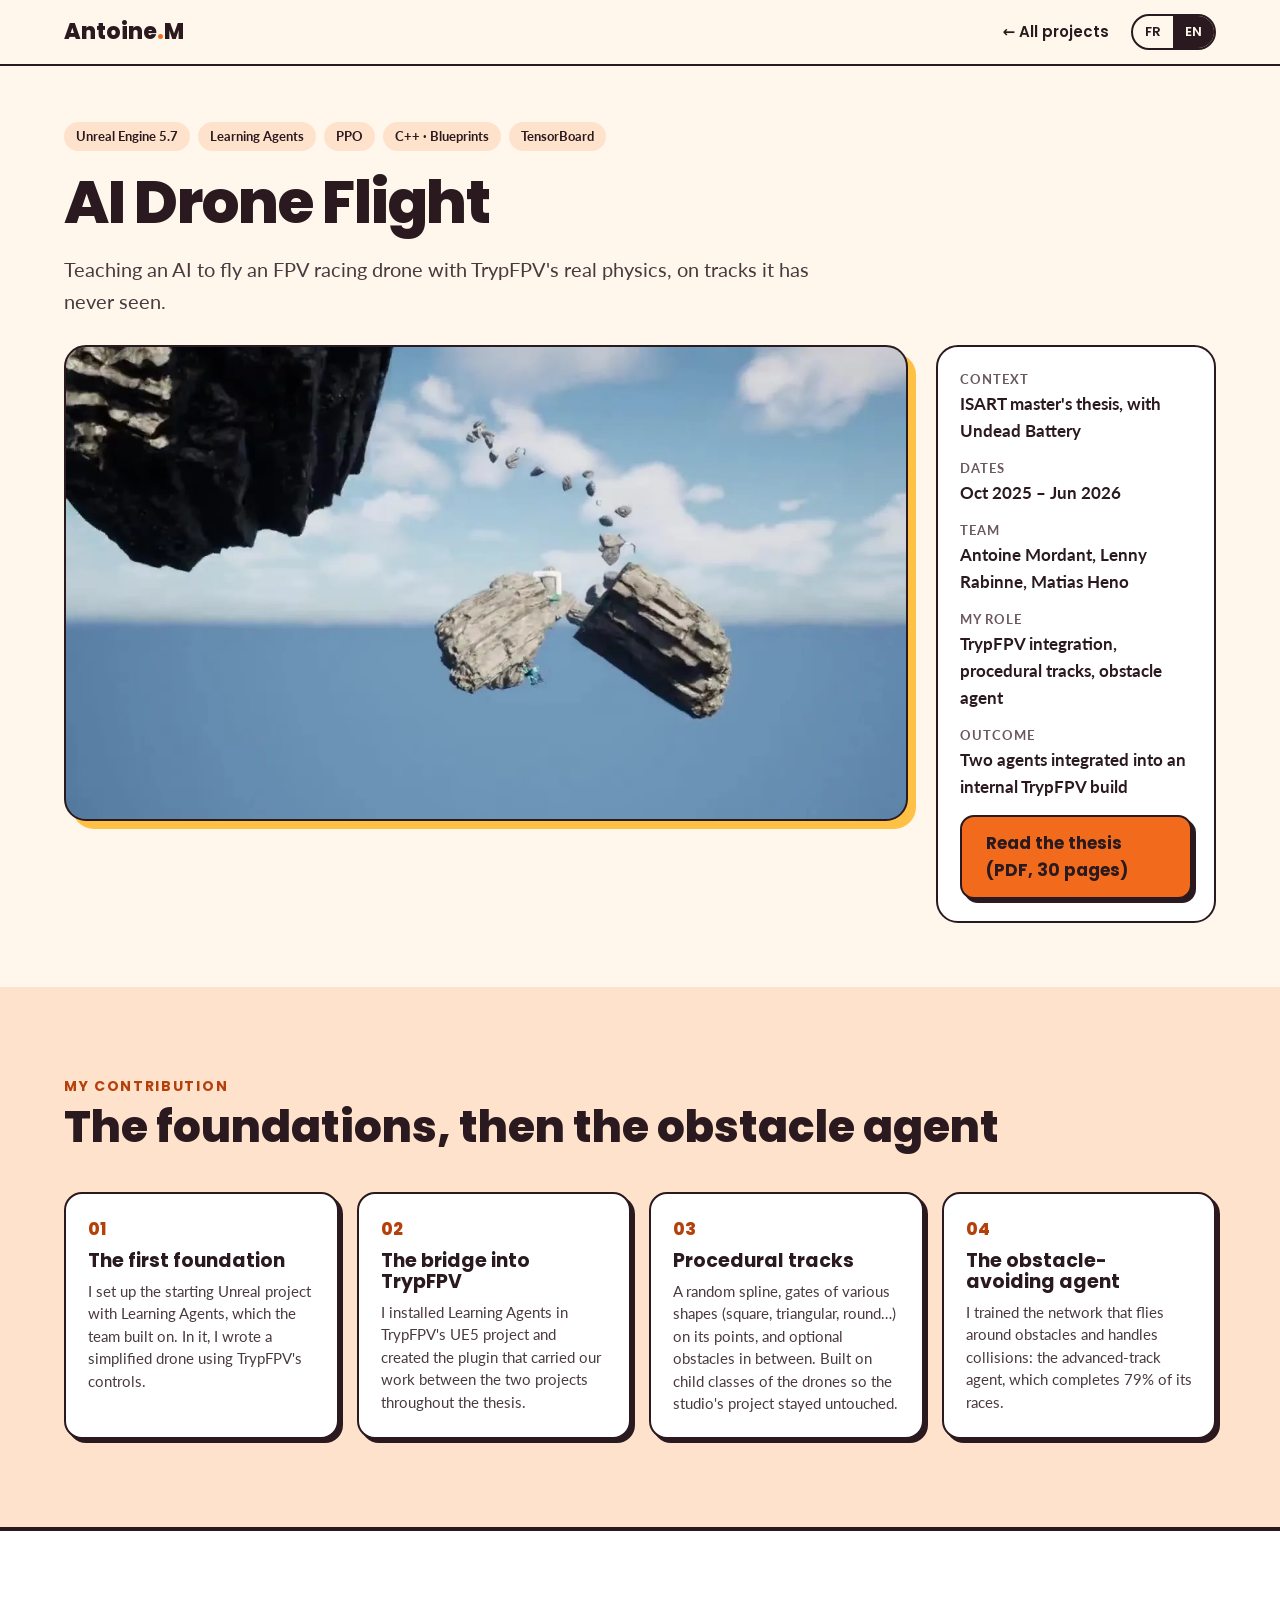
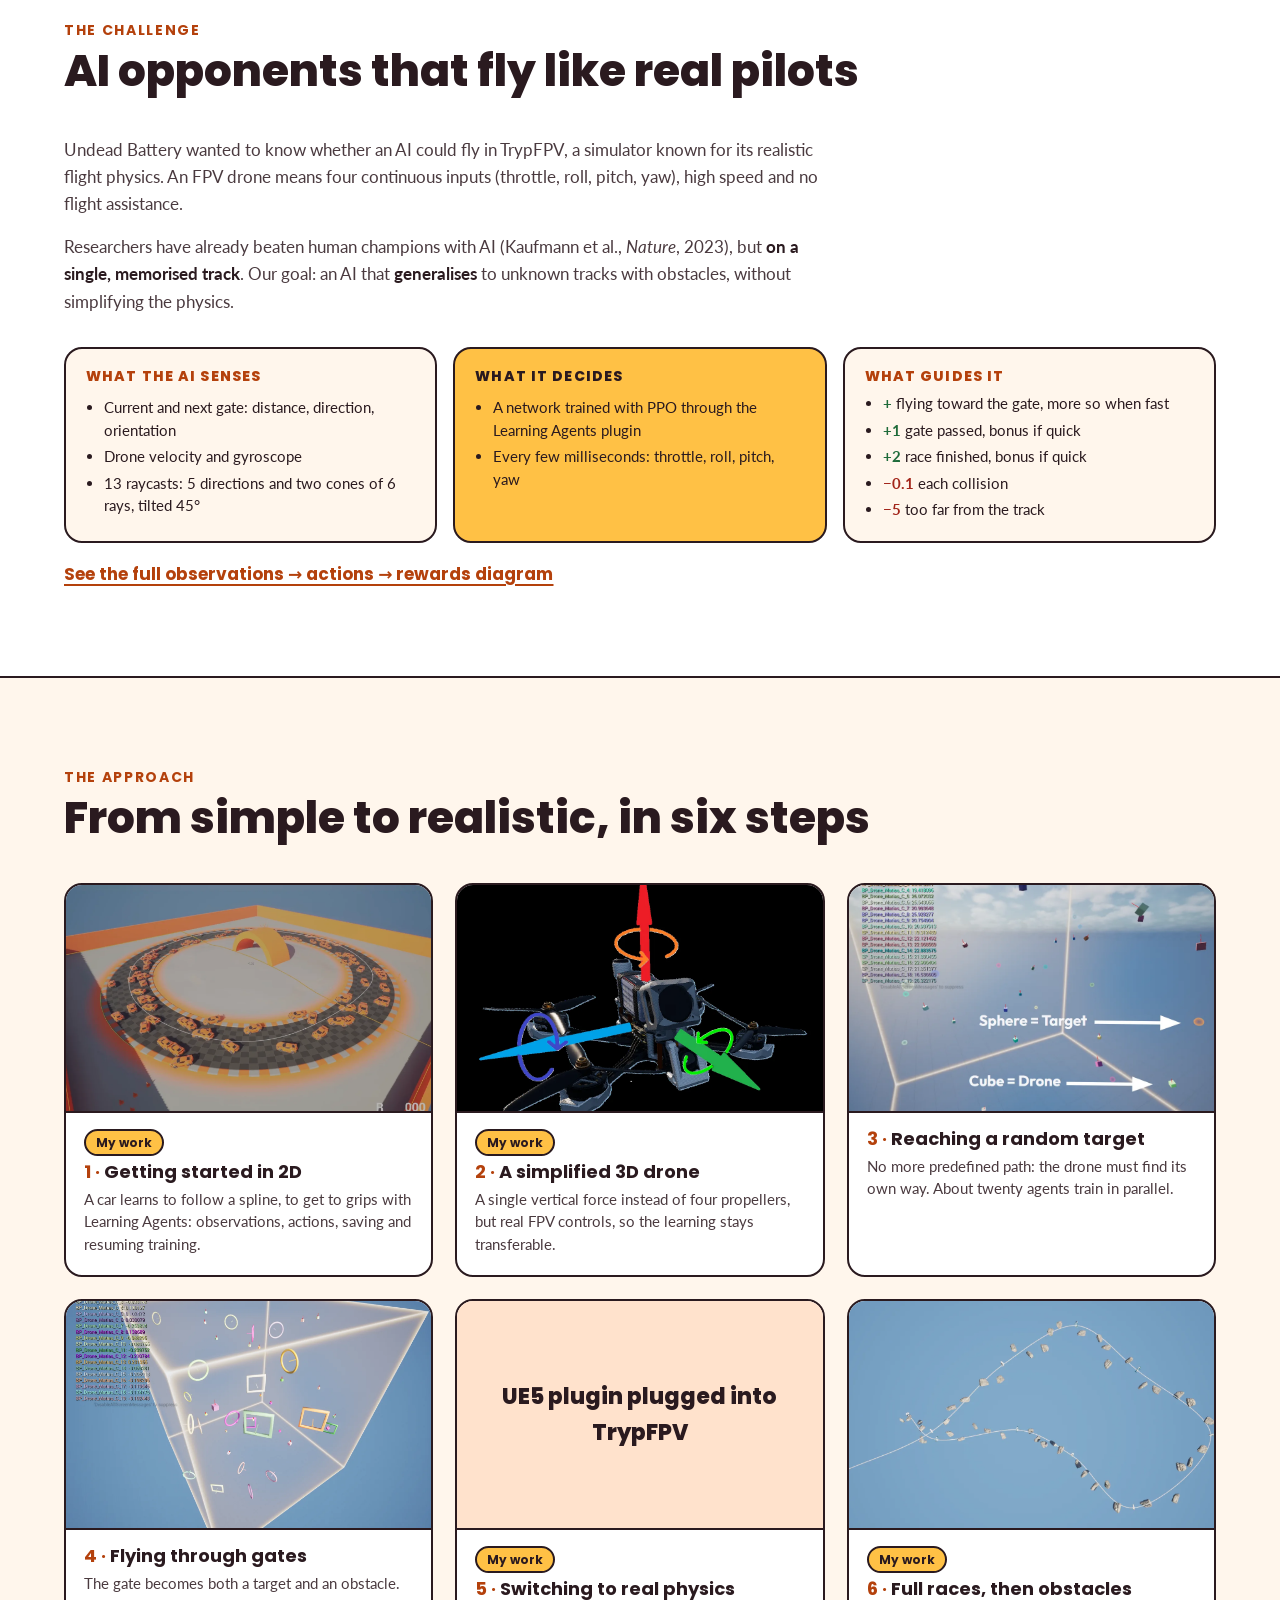
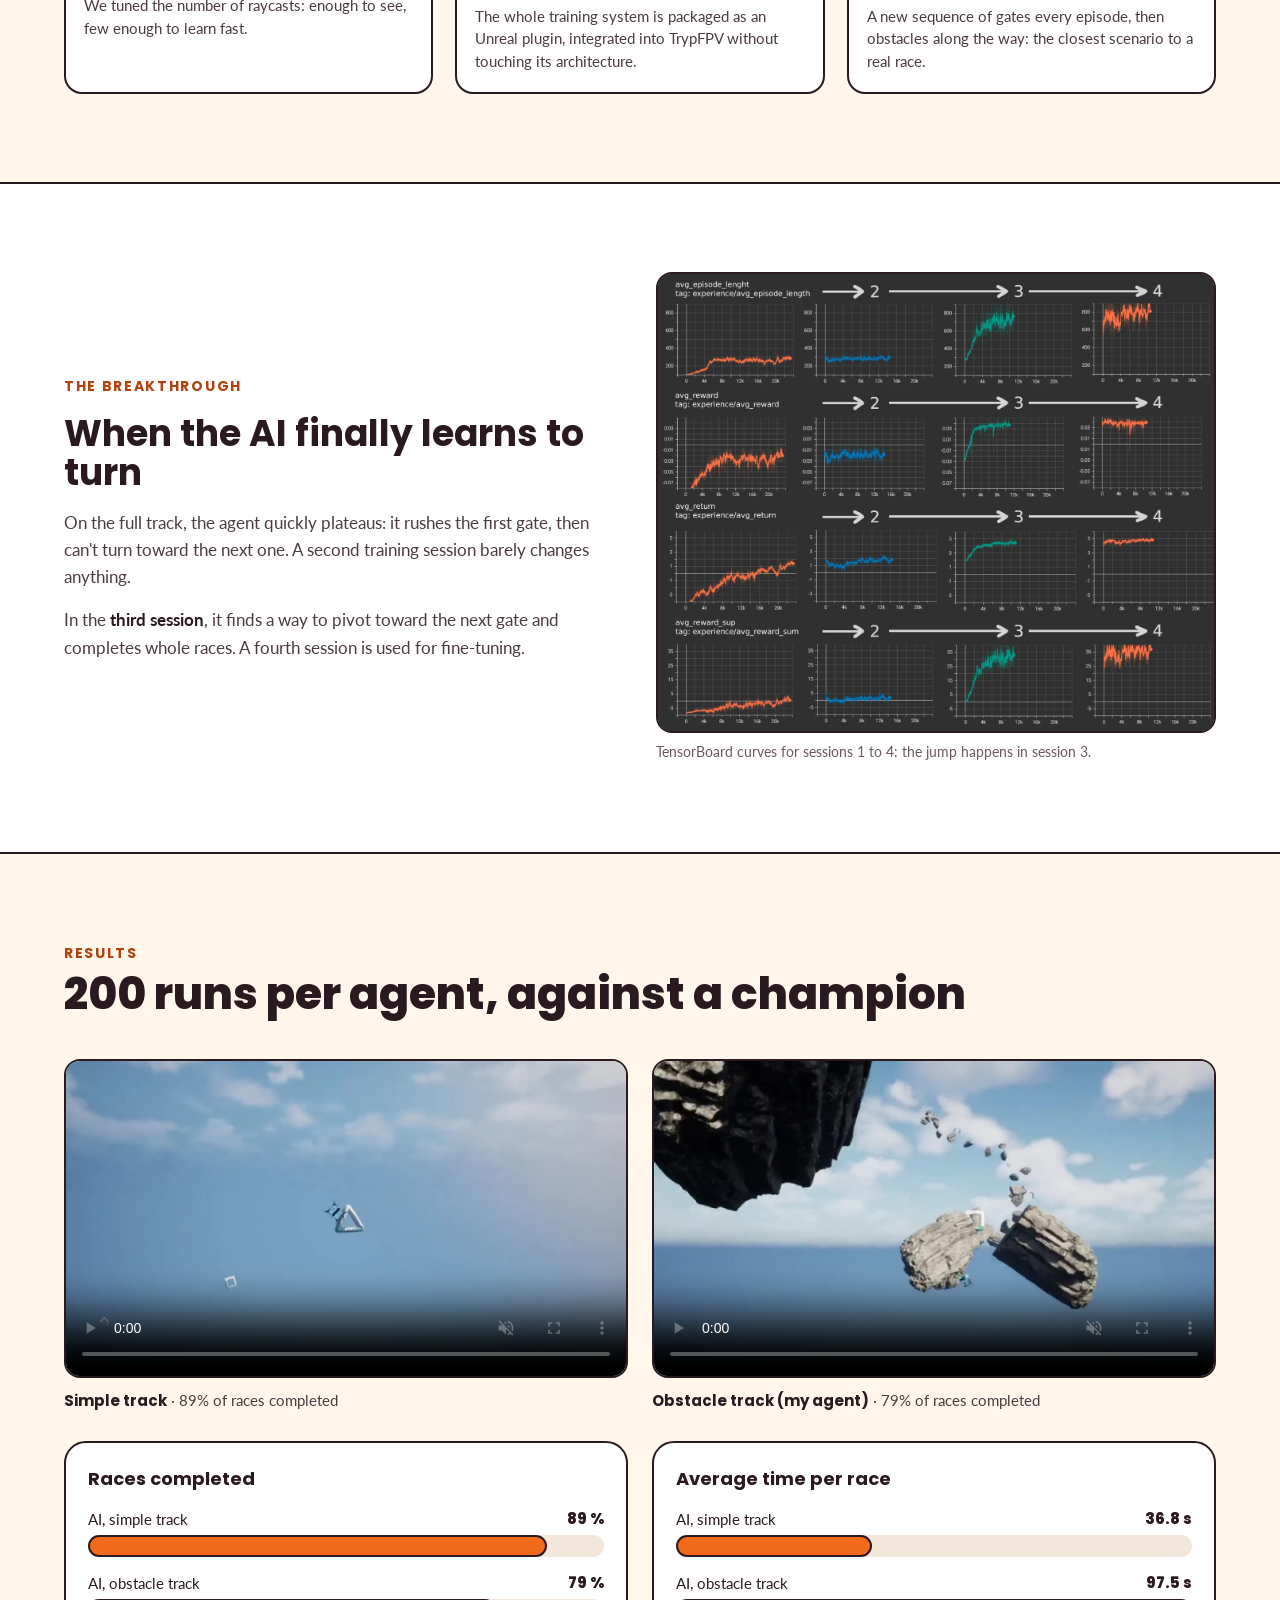
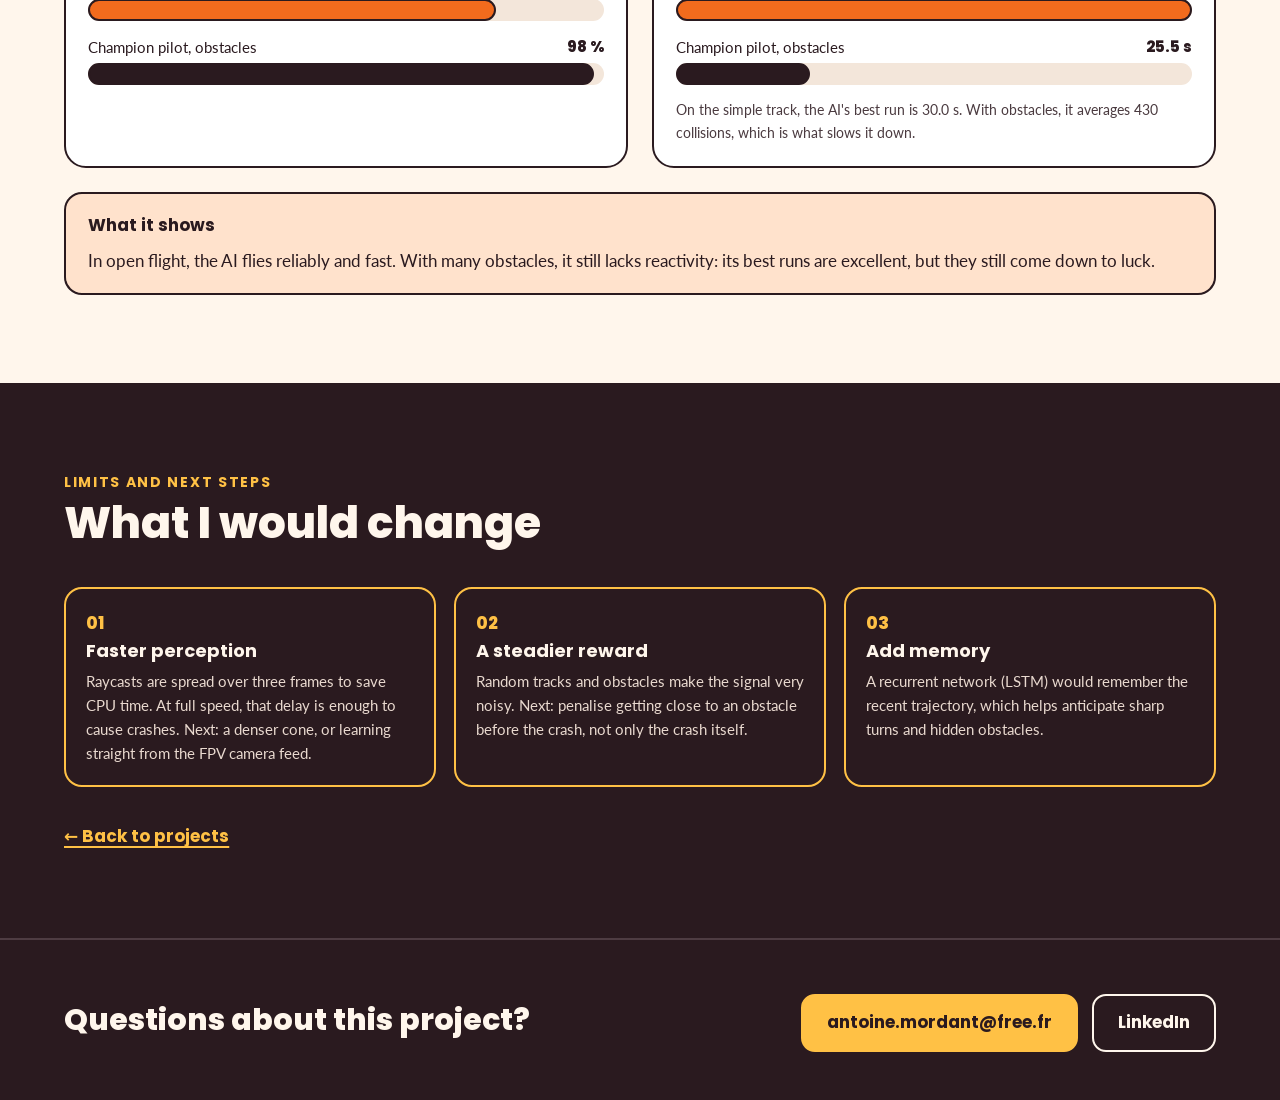
==== commit a89e10a8: "add trypfpv page + fixes" ====
--- a/projets/ai-drone-flight.html
+++ b/projets/ai-drone-flight.html
@@ -42,11 +42,10 @@
 <section class="projet-intro">
   <div class="conteneur">
     <figure class="media" style="margin:0">
-      <!-- Vidéo à ajouter : <video src="../assets/video/drones-ia.mp4" poster="../assets/img/drone/piste.webp" controls muted playsinline preload="none"></video> -->
-      <img src="../assets/img/drone/piste.webp" width="1400" height="839"
-           alt="Piste générée : des portes le long d'une spline, sans sol"
-           data-alt-fr="Piste générée : des portes le long d'une spline, sans sol"
-           data-alt-en="Generated track: gates along a spline, with no ground">
+      <video src="../assets/video/drone-piste-obstacles.mp4" poster="../assets/img/drone/poster-piste-obstacles.webp" data-autoplay muted loop playsinline preload="none"
+             aria-label="Mon agent IA pilote un drone entre portes et obstacles dans TrypFPV"
+             data-aria-fr="Mon agent IA pilote un drone entre portes et obstacles dans TrypFPV"
+             data-aria-en="My AI agent flying a drone through gates and obstacles in TrypFPV"></video>
     </figure>
     <dl class="fiche">
       <div><dt><span data-lang="fr">Contexte</span><span data-lang="en">Context</span></dt><dd><span data-lang="fr">Mémoire de fin d'études ISART, avec Undead Battery</span><span data-lang="en">ISART master's thesis, with Undead Battery</span></dd></div>
@@ -228,6 +227,18 @@
     <div class="section-tete">
       <span class="surtitre"><span data-lang="fr">Résultats</span><span data-lang="en">Results</span></span>
       <h2><span data-lang="fr">200 essais par agent, face à un champion</span><span data-lang="en">200 runs per agent, against a champion</span></h2>
+    </div>
+    <div class="duo-videos">
+      <figure>
+        <div class="media"><video src="../assets/video/drone-piste-simple.mp4" poster="../assets/img/drone/poster-piste-simple.webp" controls muted loop playsinline preload="metadata"
+             aria-label="Course sur piste simple, sans obstacles" data-aria-fr="Course sur piste simple, sans obstacles" data-aria-en="Race on the simple track, no obstacles"></video></div>
+        <figcaption><strong><span data-lang="fr">Piste simple</span><span data-lang="en">Simple track</span></strong> · <span data-lang="fr">89 % de courses terminées</span><span data-lang="en">89% of races completed</span></figcaption>
+      </figure>
+      <figure>
+        <div class="media"><video src="../assets/video/drone-piste-obstacles.mp4" poster="../assets/img/drone/poster-piste-obstacles.webp" controls muted loop playsinline preload="metadata"
+             aria-label="Course sur piste avec obstacles" data-aria-fr="Course sur piste avec obstacles" data-aria-en="Race on the obstacle track"></video></div>
+        <figcaption><strong><span data-lang="fr">Piste avec obstacles (mon agent)</span><span data-lang="en">Obstacle track (my agent)</span></strong> · <span data-lang="fr">79 % de courses terminées</span><span data-lang="en">79% of races completed</span></figcaption>
+      </figure>
     </div>
     <div class="graphes">
       <figure class="graphe" role="img"
--- a/assets/css/style.css
+++ b/assets/css/style.css
@@ -96,7 +96,7 @@
 .chiffres { background: var(--cacao); color: var(--creme); border-top: 2px solid var(--cacao); }
 .chiffres .conteneur { display: grid; grid-template-columns: repeat(auto-fit, minmax(210px, 1fr)); gap: 24px; padding-top: 28px; padding-bottom: 28px; }
 .chiffre strong { display: block; font-family: var(--titre); font-weight: 800; font-size: 40px; line-height: 1.2; color: var(--tournesol); }
-.chiffre span { font-size: 15px; }
+.chiffre > span { font-size: 15px; }
 
 /* ---------- Sections ---------- */
 .section { padding: 88px 0; }
@@ -121,7 +121,7 @@
 .mini-stats { display: grid; grid-template-columns: repeat(3, minmax(0, 1fr)); gap: 12px; width: 100%; }
 .mini-stat { padding: 12px; border-radius: 14px; background: var(--creme); border: 2px solid var(--cacao); }
 .mini-stat strong { display: block; font-family: var(--titre); font-weight: 800; font-size: 26px; line-height: 1.2; }
-.mini-stat span { font-size: 13px; line-height: 1.35; display: block; }
+.mini-stat > span { font-size: 13px; line-height: 1.35; display: block; }
 .liens { display: flex; flex-wrap: wrap; gap: 10px 20px; align-items: center; font-family: var(--titre); font-weight: 700; }
 .liens a { text-decoration-thickness: 2px; text-underline-offset: 4px; }
 .liens .neutre { color: var(--cacao); }
@@ -264,7 +264,72 @@
 .etapes.schemas img { object-fit: contain; background: #FFF6EC; }
 .media video { display: block; background: var(--cacao); }
 
+.duo-videos { display: grid; grid-template-columns: repeat(auto-fit, minmax(320px, 1fr)); gap: 24px; margin-bottom: 28px; }
+.duo-videos figure { margin: 0; }
+.duo-videos figcaption { margin-top: 10px; font-size: 15px; color: var(--texte-doux); }
+.duo-videos figcaption strong { font-family: var(--titre); color: var(--cacao); }
+
+.schema-replication.grand { flex: 999 1 620px; min-width: 0; }
+.schema-replication.grand .schema-carte { padding: 22px; }
+.schema-replication.grand .machine { font-size: 14px; padding: 12px 6px; }
+.schema-replication.grand .drone-pt { width: 14px; height: 14px; }
+
+.flux { display: flex; flex-direction: column; gap: 22px; }
+.flux-ligne { display: grid; grid-template-columns: 80px minmax(0,1fr) 150px minmax(0,1fr) 150px minmax(0,1fr); align-items: center; gap: 10px; }
+.flux-titre { font-family: var(--titre); font-weight: 800; font-size: 18px; }
+.flux-boite { padding: 14px 16px; border: 2px solid var(--cacao); border-radius: 16px; background: var(--creme); display: flex; flex-direction: column; gap: 4px; font-size: 14px; line-height: 1.45; color: var(--texte-doux); }
+.flux-boite strong { font-family: var(--titre); font-size: 16px; color: var(--cacao); }
+.flux-boite.accent { background: var(--tournesol); color: var(--cacao); }
+.flux-ligne.apres .flux-boite { box-shadow: var(--ombre-petite); }
+.flux-fleche { font-size: 13px; text-align: center; color: var(--gris-label); border-bottom: 3px solid #C9B8AE; padding-bottom: 6px; position: relative; }
+.flux-fleche::after { content: ""; position: absolute; right: -2px; bottom: -8px; border: 6px solid transparent; border-left: 10px solid #C9B8AE; }
+.flux-ligne.apres .flux-fleche { color: var(--mandarine-texte); font-weight: 700; border-color: var(--mandarine); }
+.flux-ligne.apres .flux-fleche::after { border-left-color: var(--mandarine); }
+@media (max-width: 900px) {
+  .flux-ligne { grid-template-columns: 1fr; }
+  .flux-fleche { border-bottom: 0; border-left: 3px solid #C9B8AE; text-align: left; padding: 4px 0 4px 12px; margin-left: 20px; }
+  .flux-fleche::after { display: none; }
+  .flux-ligne.apres .flux-fleche { border-left-color: var(--mandarine); }
+}
+
+.contributions-grille { display: grid; grid-template-columns: repeat(auto-fit, minmax(240px, 1fr)); gap: 18px; }
+.contribution { padding: 22px; border: 2px solid var(--cacao); border-radius: 18px; background: var(--blanc); box-shadow: var(--ombre-petite); display: flex; flex-direction: column; gap: 8px; }
+.contribution .num { font-family: var(--titre); font-weight: 800; color: var(--mandarine-texte); }
+.contribution h3 { font-size: 19px; }
+.contribution p { font-size: 15px; line-height: 1.5; color: var(--texte-doux); }
+
+.tableau-boite { overflow-x: auto; border: 2px solid var(--cacao); border-radius: 18px; background: var(--blanc); }
+.tableau { width: 100%; min-width: 560px; border-collapse: collapse; font-size: 15px; }
+.tableau caption { text-align: left; padding: 16px 18px 6px; font-family: var(--titre); font-weight: 700; font-size: 18px; }
+.tableau th, .tableau td { text-align: left; padding: 10px 18px; border-top: 1px solid #EADBD0; vertical-align: top; }
+.tableau thead th { font-size: 13px; text-transform: uppercase; letter-spacing: .08em; color: var(--gris-label); border-top: 0; }
+.tableau tbody th { font-family: var(--titre); font-weight: 700; }
+.tableau td:last-child { color: var(--cacao); font-weight: 700; }
+.tableau td:nth-child(2) { color: var(--texte-doux); }
+
+.courbe { width: 100%; height: auto; display: block; }
+.legende-courbe { display: flex; flex-wrap: wrap; gap: 6px 20px; font-size: 14px; font-weight: 700; }
+.legende-courbe span { display: inline-flex; align-items: center; gap: 8px; }
+.legende-courbe i { width: 18px; height: 4px; border-radius: 2px; display: inline-block; }
+
+.heros-portrait { flex: 0 0 auto; width: 220px; height: 220px; border-radius: 50%; object-fit: cover; border: 3px solid var(--cacao); box-shadow: 8px 8px 0 var(--tournesol); background: var(--peche); }
+.heros .conteneur.showreel { display: block; padding-top: 0; padding-bottom: 72px; }
+.showreel .cadre { margin: 0; border: 2px solid var(--cacao); border-radius: var(--rayon); overflow: hidden; box-shadow: 10px 10px 0 var(--tournesol); background: var(--cacao); }
+.showreel video { width: 100%; aspect-ratio: 16 / 9; display: block; background: var(--cacao); }
+.showreel .legende { padding: 10px 16px; color: var(--creme); font-size: 14px; font-family: var(--titre); font-weight: 600; }
+
+.apropos { display: flex; flex-wrap: wrap; gap: 40px; align-items: center; }
+.apropos-photo { flex: 0 0 auto; width: 200px; height: 200px; border-radius: 28px; object-fit: cover; border: 2px solid var(--cacao); box-shadow: var(--ombre); }
+.apropos-texte { flex: 1 1 420px; min-width: 0; display: flex; flex-direction: column; gap: 14px; }
+.apropos-texte h2 { font-weight: 800; font-size: clamp(28px, 3.5vw, 40px); }
+.apropos-texte > p { color: var(--texte-doux); max-width: 720px; }
+.interets { list-style: none; margin: 6px 0 0; padding: 0; display: grid; grid-template-columns: repeat(auto-fit, minmax(200px, 1fr)); gap: 12px; }
+.interets li { padding: 14px 16px; border: 2px solid var(--cacao); border-radius: 16px; background: var(--creme); display: flex; flex-direction: column; gap: 2px; font-size: 15px; color: var(--texte-doux); }
+.interets strong { font-family: var(--titre); color: var(--cacao); font-size: 16px; }
+
 @media (max-width: 640px) {
+  .heros-portrait { width: 120px; height: 120px; order: -1; }
+  .apropos-photo { width: 120px; height: 120px; }
   body { font-size: 16px; }
   .section { padding: 64px 0; }
   .phare { padding: 18px; }
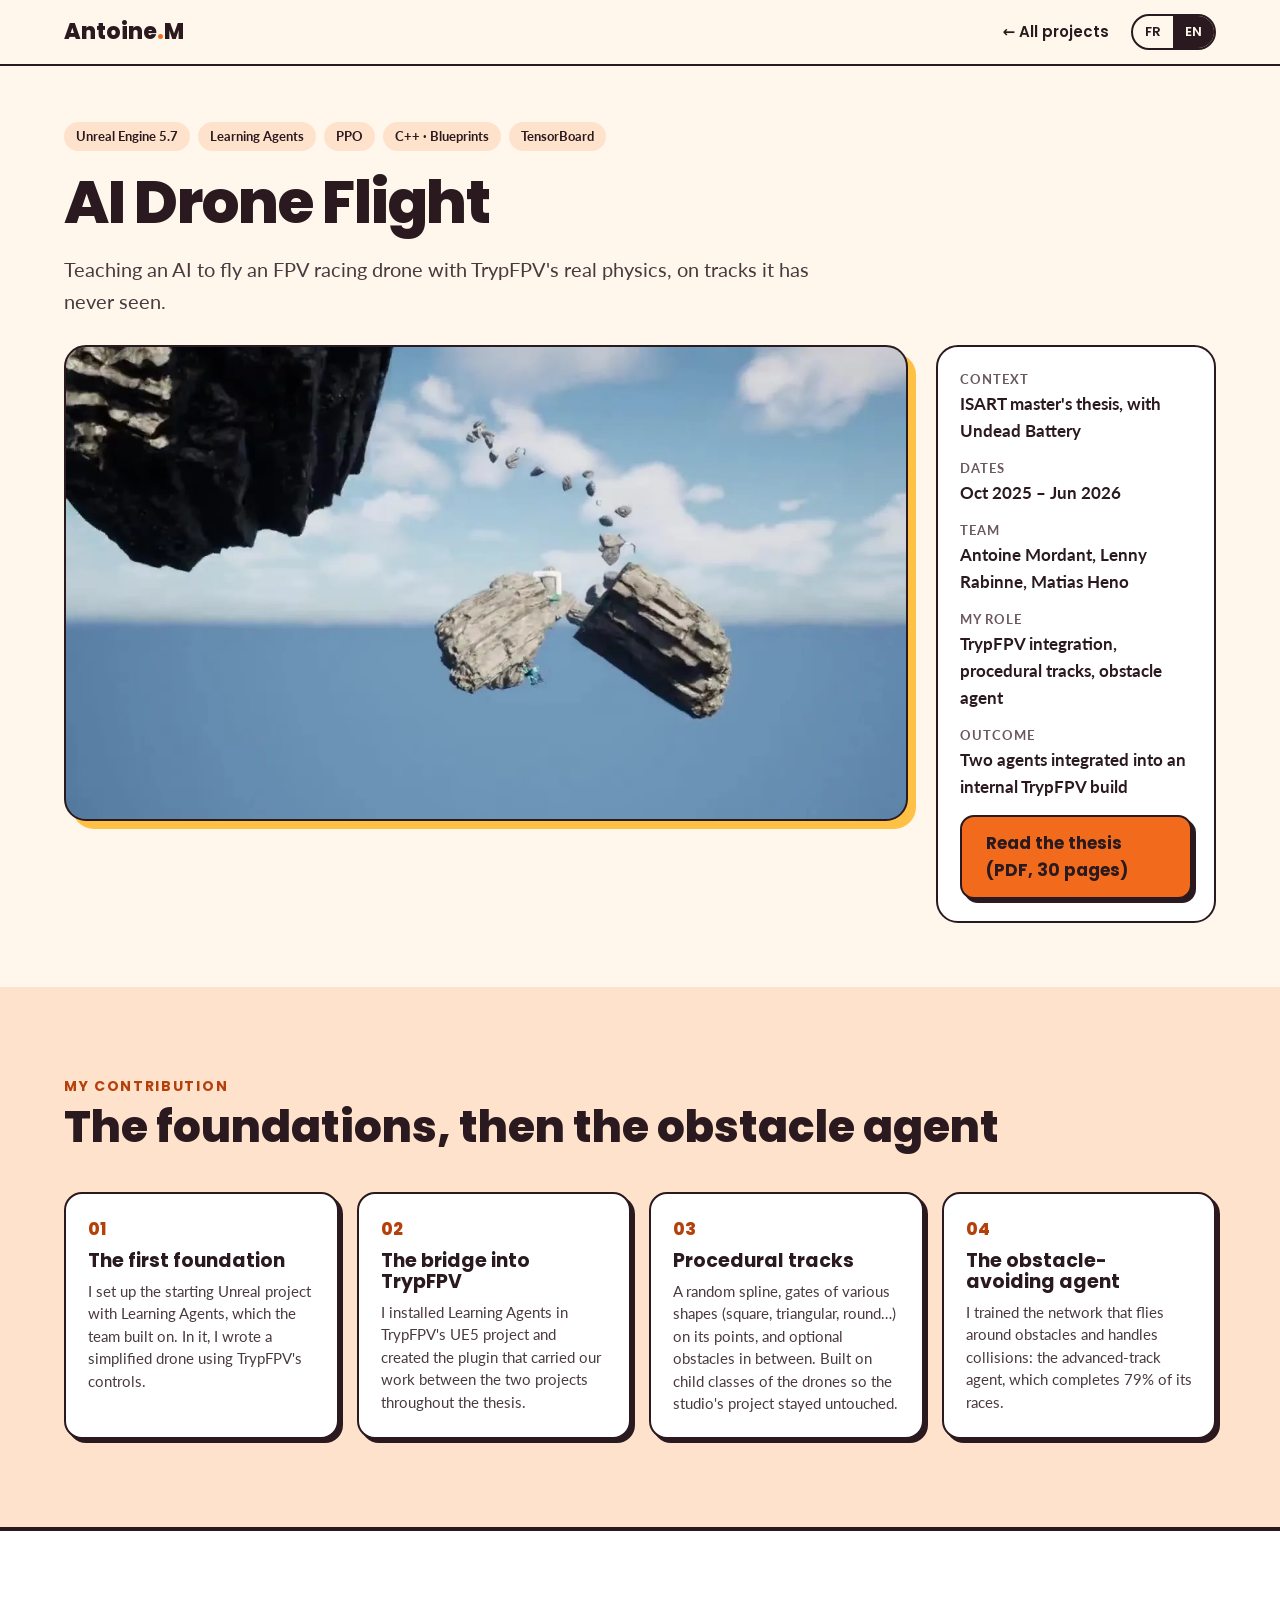
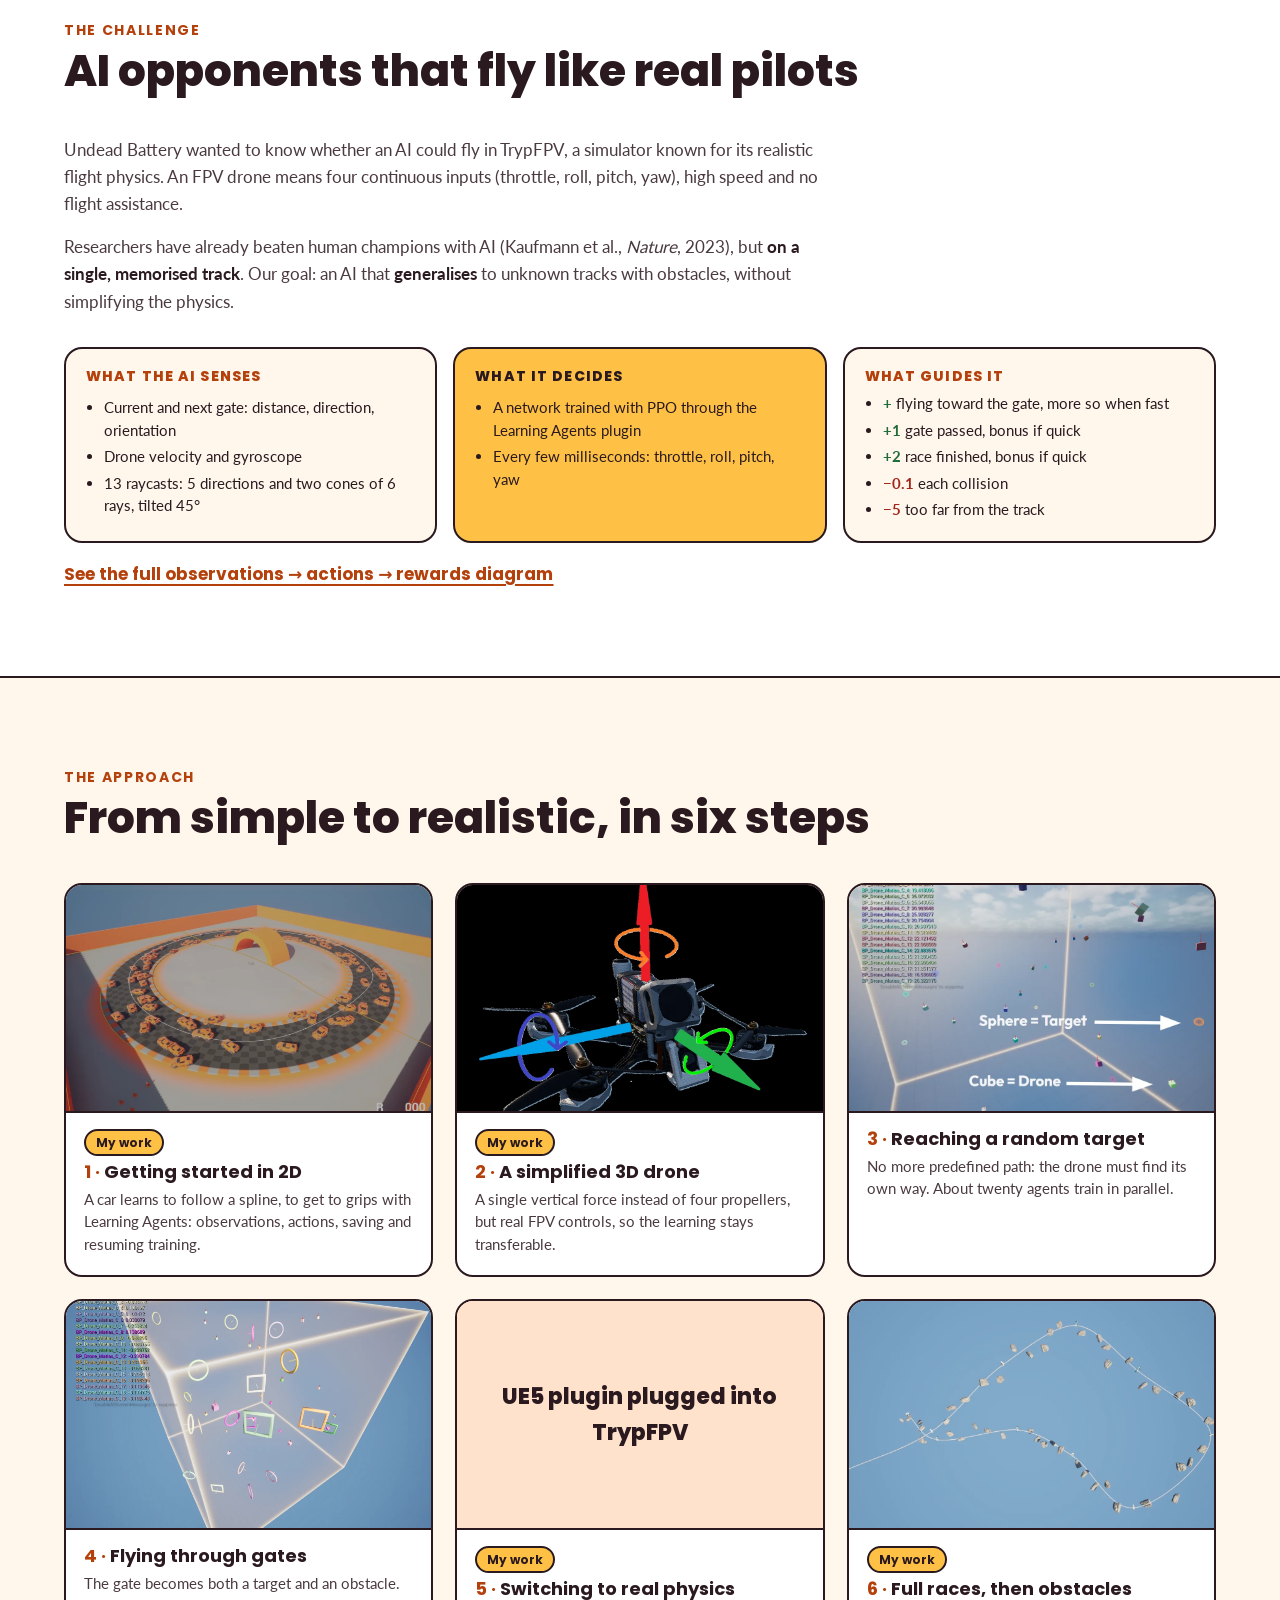
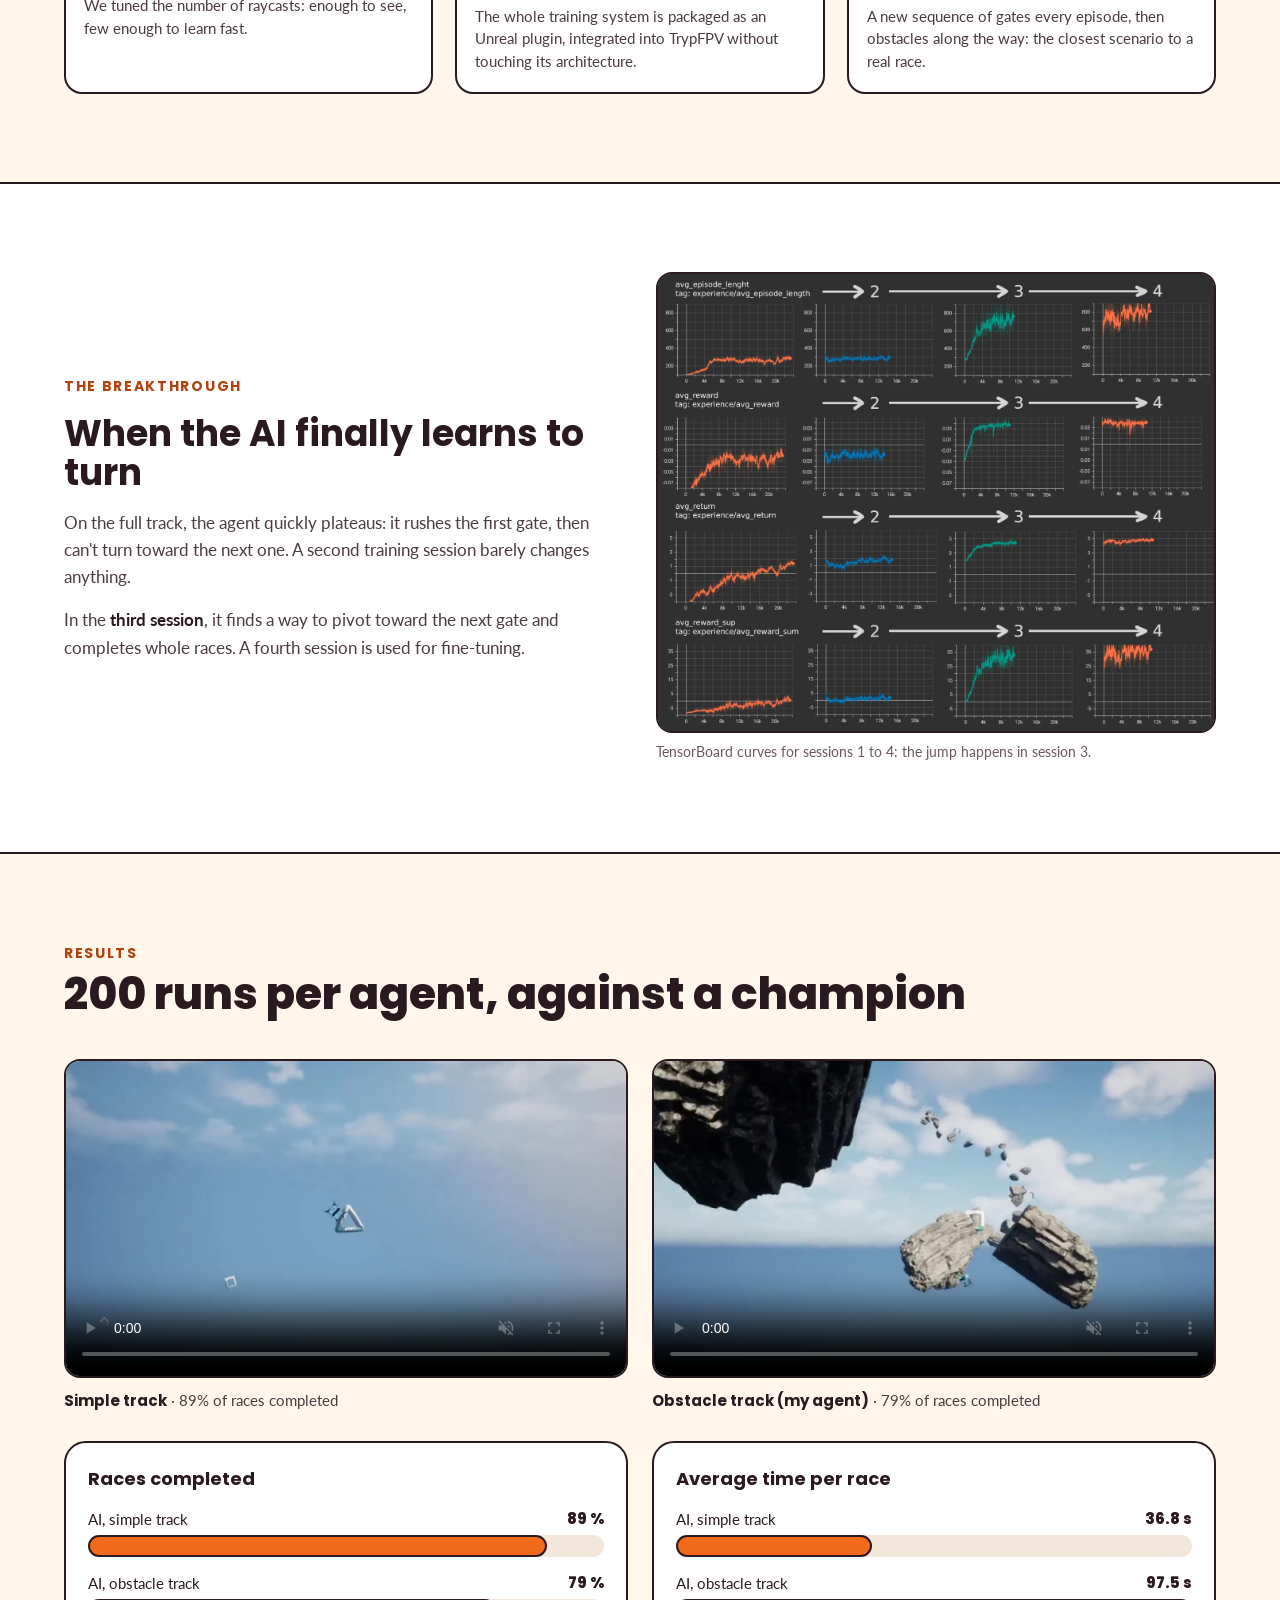
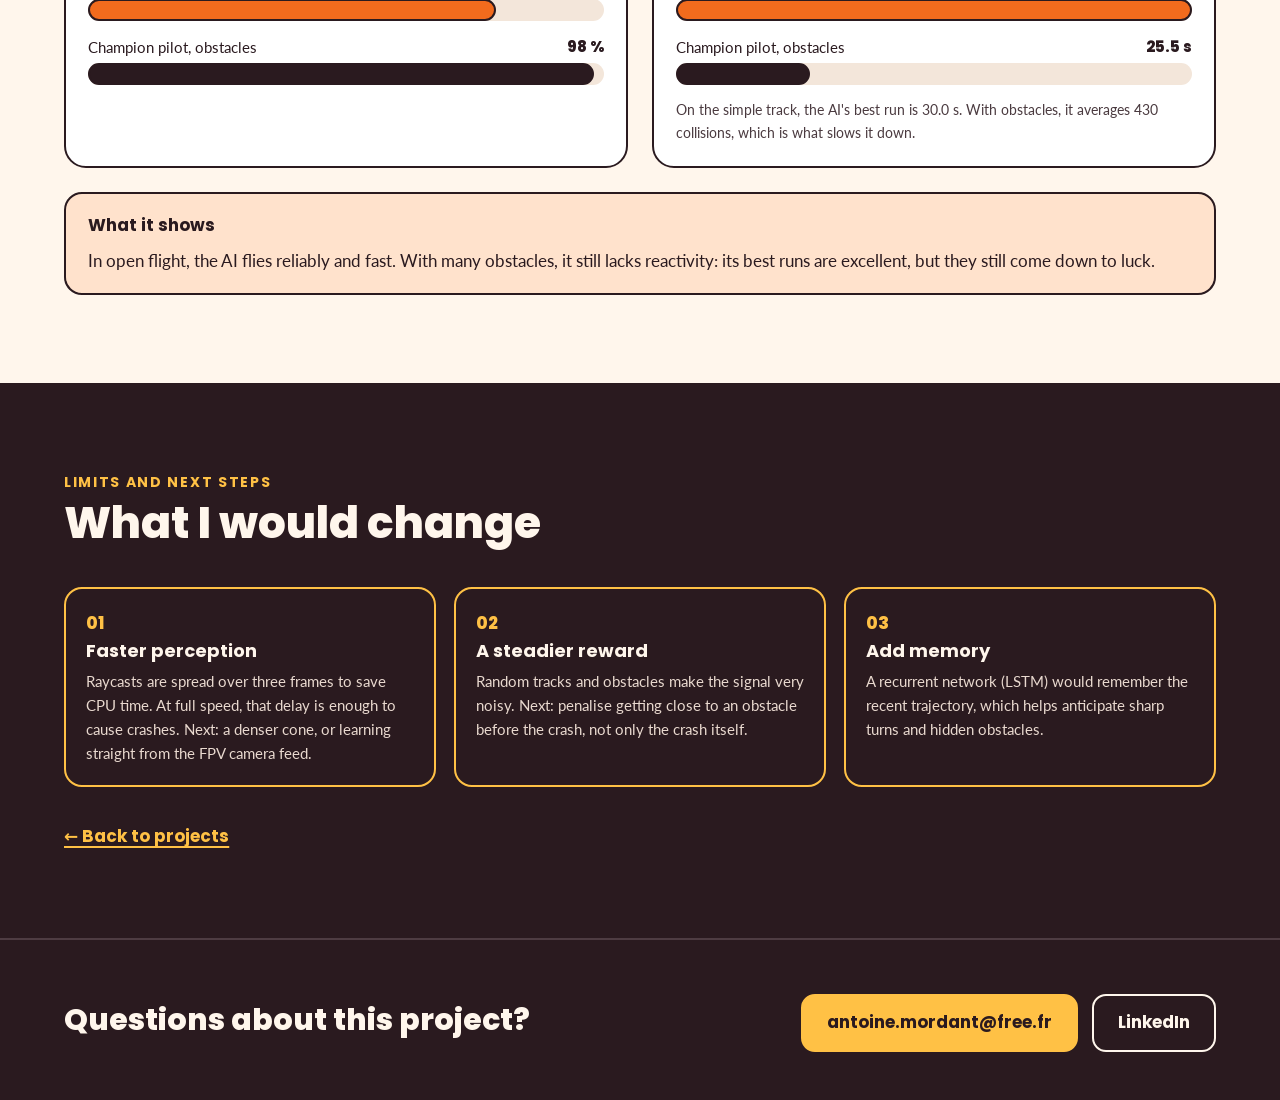
==== commit 74a81baa: "security pass" ====
--- a/projets/ai-drone-flight.html
+++ b/projets/ai-drone-flight.html
@@ -3,14 +3,17 @@
 <head>
 <meta charset="utf-8">
 <meta name="viewport" content="width=device-width, initial-scale=1">
+<meta http-equiv="Content-Security-Policy" content="default-src 'self'; script-src 'self'; style-src 'self' 'unsafe-inline'; img-src 'self'; media-src 'self'; font-src 'self'; connect-src 'none'; object-src 'none'; frame-src 'none'; base-uri 'self'; form-action 'none'; upgrade-insecure-requests">
+<meta name="referrer" content="strict-origin-when-cross-origin">
 <title>AI Drone Flight · Antoine Mordant</title>
 <meta name="description" content="Étude de cas : des pilotes de drones FPV entraînés par apprentissage par renforcement (PPO, Learning Agents) dans le simulateur TrypFPV sous Unreal Engine 5.">
 <meta property="og:title" content="AI Drone Flight · Antoine Mordant">
-<meta property="og:image" content="https://starlator.github.io/assets/img/drone/piste.webp">
+<meta property="og:image" content="https://starlator.github.io/assets/img/og-image.jpg">
+<meta property="og:image:width" content="1200">
+<meta property="og:image:height" content="630">
+<meta property="og:url" content="https://starlator.github.io/projets/ai-drone-flight.html">
+<meta name="twitter:card" content="summary_large_image">
 <link rel="icon" href="../assets/img/favicon.svg" type="image/svg+xml">
-<link rel="preconnect" href="https://fonts.googleapis.com">
-<link rel="preconnect" href="https://fonts.gstatic.com" crossorigin>
-<link href="https://fonts.googleapis.com/css2?family=Poppins:wght@600;700;800&amp;family=Lato:wght@400;700&amp;display=swap" rel="stylesheet">
 <link rel="stylesheet" href="../assets/css/style.css">
 </head>
 <body>
--- a/assets/css/style.css
+++ b/assets/css/style.css
@@ -1,4 +1,11 @@
 /* Portfolio Antoine Mordant — « arcade chaleureuse » */
+/* Polices hébergées sur le site (aucune requête vers Google) — licence OFL, voir assets/fonts/ */
+@font-face { font-family: "Poppins"; font-style: normal; font-weight: 600; font-display: swap; src: url("../fonts/poppins-600.woff") format("woff"); }
+@font-face { font-family: "Poppins"; font-style: normal; font-weight: 700; font-display: swap; src: url("../fonts/poppins-700.woff") format("woff"); }
+@font-face { font-family: "Poppins"; font-style: normal; font-weight: 800; font-display: swap; src: url("../fonts/poppins-800.woff") format("woff"); }
+@font-face { font-family: "Lato"; font-style: normal; font-weight: 400; font-display: swap; src: url("../fonts/lato-400.woff") format("woff"); }
+@font-face { font-family: "Lato"; font-style: normal; font-weight: 700; font-display: swap; src: url("../fonts/lato-700.woff") format("woff"); }
+
 :root {
   --creme: #FFF6EC;
   --peche: #FFE2CC;
